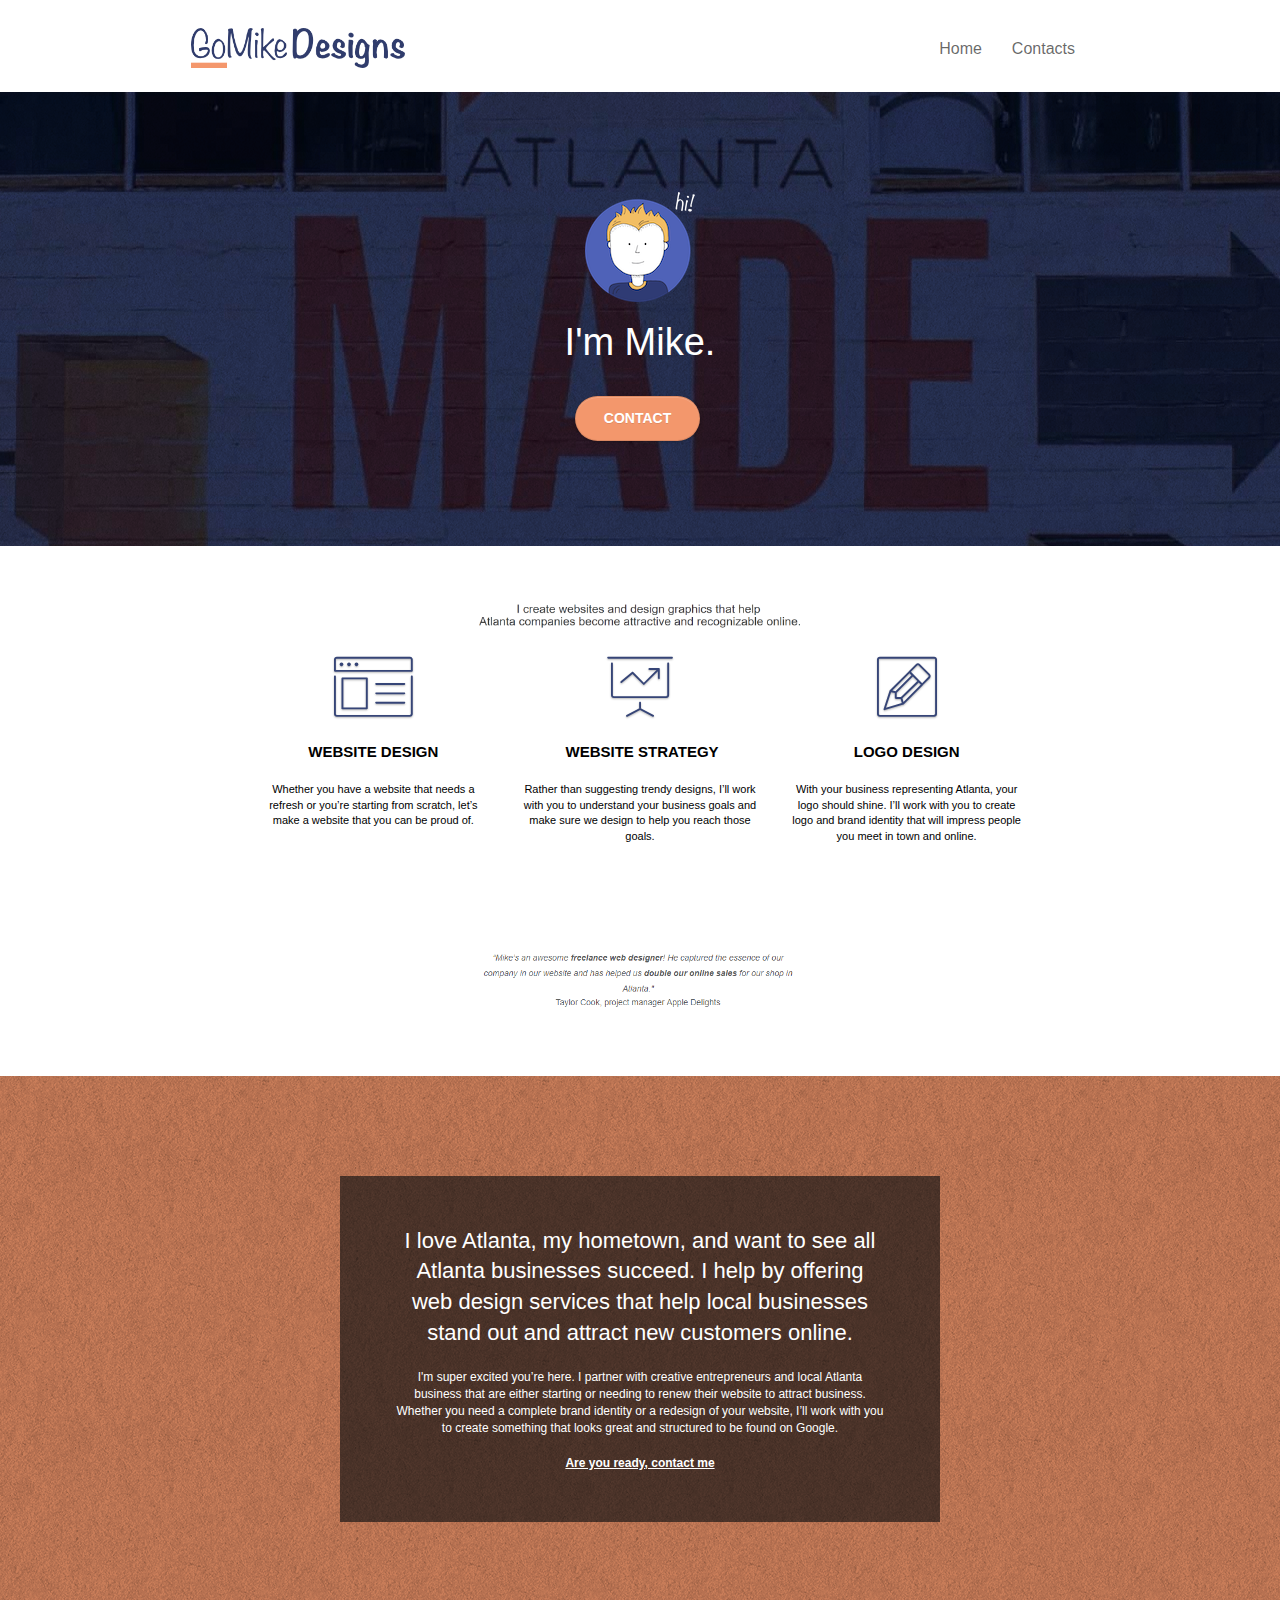
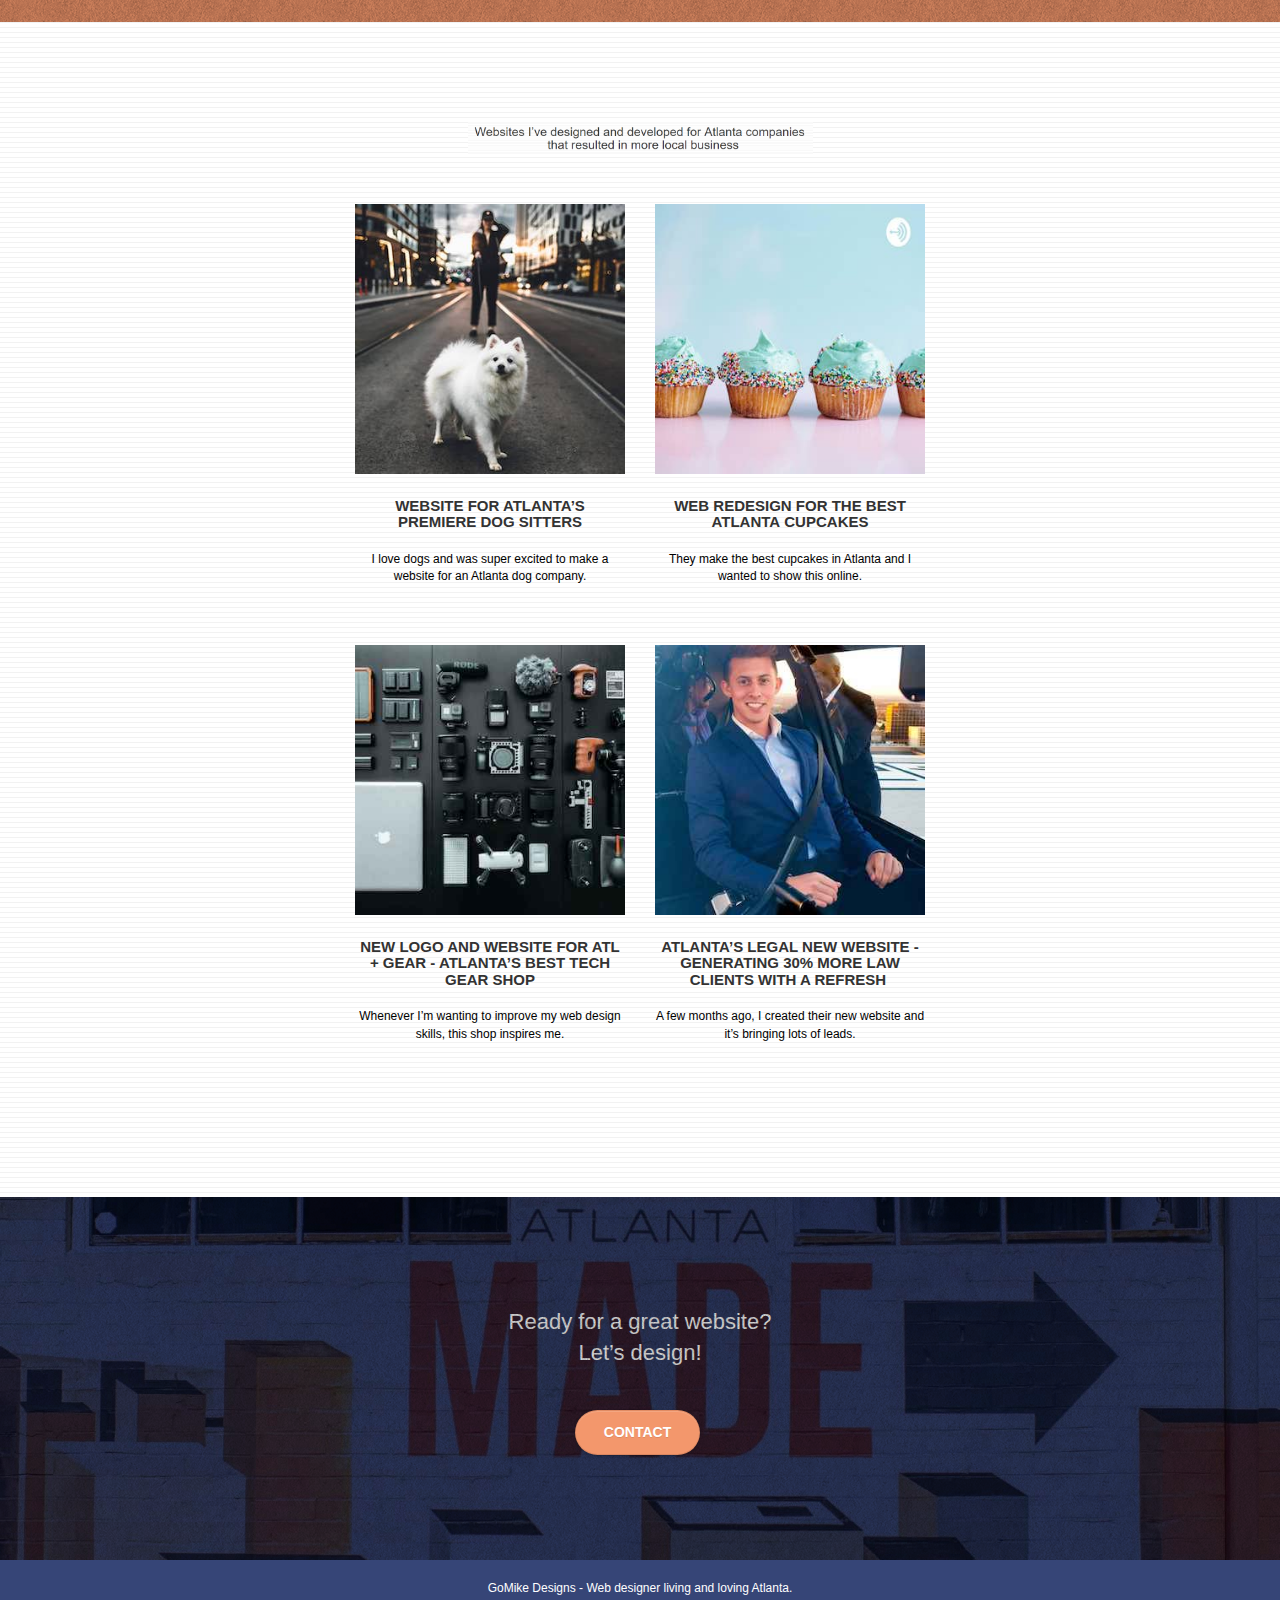
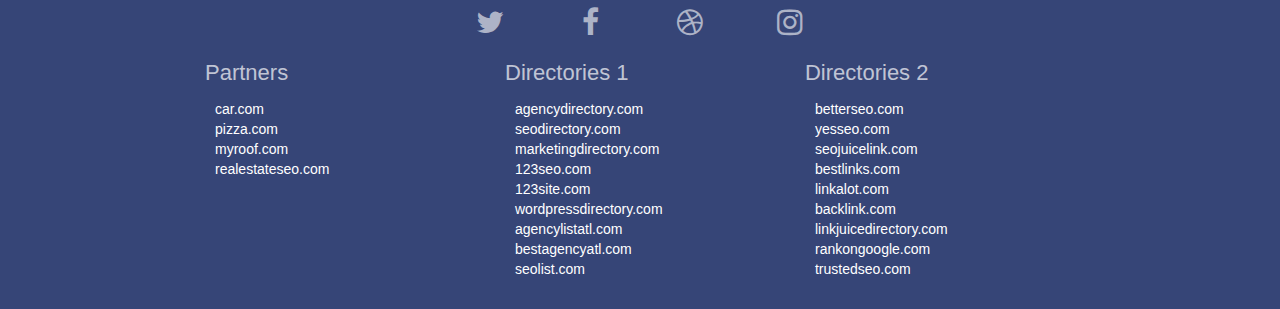
==== index.html @ 68763dd0 "Update index.html" ====
<!DOCTYPE html>
<html lang="en">
  <head>
    <meta charset="utf-8" />
    <meta
      name="keywords"
      content="seo, google, website, internet, web design, design agency, design agency, design agency, design agency, design agency, design agency, logo design atlanta"
    />
    <meta
      name="description"
      content="I'm Mike and your should hire me to build your website. I love Atlanta, my hometown, and want to see all Atlanta businesses succeed. I help by offering web design services that help local businesses stand out and attract new customers online."
    />
    <meta
      name="viewport"
      content="width=device-width, initial-scale=1.0, viewport-fit=cover"
    />
    <link rel="shortcut icon" type="image/png" href="favicon.jpg" />

    <link rel="preload" as="font" />
    <link rel="stylesheet" type="text/css" href="./css/bootstrap.css" />
    <link rel="stylesheet" type="text/css" href="style.css" />
    <link
      defer
      rel="stylesheet"
      type="text/css"
      href="./css/font-awesome.css"
    />
    <link rel="stylesheet" type="text/css" href="./css/et-line.css" />

    <script defer src="./js/jquery-2.1.0.js"></script>
    <script defer src="./js/bootstrap.js"></script>
    <script defer src="./js/blocs.js"></script>
    <script defer src="./js/gmaps.js"></script>

    <title>GoMikeDesigns - an awesome freelance web designer!</title>

    <!-- Analytics -->

    <!-- Analytics END -->
  </head>
  <body>
    <!-- Main container -->
    <div class="page-container">
      <!-- bloc-0 -->
      <div class="bloc bgc-white l-bloc" id="bloc-0">
        <div class="container bloc-sm">
          <nav class="navbar row">
            <div class="navbar-header">
              <a class="navbar-brand" href="index.html"
                ><img
                  src="img/atlanta%20web%20design%20logo.png"
                  alt="logo of the site with words go mike designs"
                  width="214"
                  height="40"
                  loading="lazy"
                  title="logo"
              /></a>
              <button
                id="nav-toggle"
                type="button"
                class="ui-navbar-toggle navbar-toggle"
                data-toggle="collapse"
                data-target=".navbar-1"
              >
                <span class="sr-only">Toggle navigation</span
                ><span class="icon-bar"></span><span class="icon-bar"></span
                ><span class="icon-bar"></span>
              </button>
            </div>
            <div class="collapse navbar-collapse navbar-1 special-dropdown-nav">
              <ul class="site-navigation nav navbar-nav">
                <li>
                  <a title="home button" href="index.html">Home</a>
                </li>
                <li></li>
                <li>
                  <a title="contacts button" href="page2.html">Contacts</a>
                </li>
              </ul>
            </div>
          </nav>
        </div>
      </div>
      <!-- bloc-0 END -->

      <!-- bloc-1-hero -->
      <div
        class="bloc bgc-dark-slate-blue bg-atlanta-20made-20sign d-bloc bg-t-edge bloc-bg-texture texture-paper b-parallax"
        id="bloc-1-hero"
      >
        <div class="container bloc-lg">
          <div class="row tight-width-whitespace">
            <div class="col-sm-12">
              <img
                src="img/atlanta%20web%20designer%20mike.png"
                class="center-block image-resize-mode"
                width="110"
                height="110"
                alt="drawing of a man with yellow hair"
                loading="lazy"
                title="drawing of a man with yellow hair"
              />
              <h1 class="text-center hero-bloc-text tc-white">I'm Mike.</h1>
              <div class="text-center">
                <a
                  href="page2.html"
                  class="btn btn-lg btn-clean btn-rd cta-hero btn-atomic-tangerine"
                  id="cta-hero"
                  >Contact</a
                >
              </div>
            </div>
          </div>
        </div>
      </div>
      <!-- bloc-1-hero END -->

      <!-- bloc-2-services -->
      <div class="bloc bgc-white l-bloc" id="bloc-2-services">
        <div class="container bloc-md">
          <div class="row">
            <div class="col-sm-12 text-center">
              <img
                class="titlePng"
                alt="picture with text I create websites and design graphics that help atlanta companies become attractive and recognizable online"
                src="img/title.png"
                width="345"
                height="37"
                title="picture with text I create websites and design graphics that help atlanta companies become attractive and recognizable online"
              />
            </div>
          </div>
          <div class="row voffset-lg med-width-whitespace">
            <div class="col-sm-4">
              <div class="text-center">
                <span
                  class="et-icon-browser sm-shadow icon-dark-slate-blue icons icon-lg"
                ></span>
              </div>
              <h2 class="mg-md text-center service-header">Website Design</h2>
              <p class="text-center">
                Whether you have a website that needs a refresh or you&rsquo;re
                starting from scratch, let&rsquo;s make a website that you can
                be proud of.
              </p>
            </div>
            <div class="col-sm-4">
              <div class="text-center">
                <span
                  class="et-icon-presentation sm-shadow icon-dark-slate-blue icons icon-lg"
                ></span>
              </div>
              <h2 class="mg-md text-center service-header">
                &nbsp;Website Strategy
              </h2>
              <p class="text-center">
                Rather than suggesting trendy designs, I&rsquo;ll work with you
                to understand your business goals and make sure we design to
                help you reach those goals.<br />
              </p>
            </div>
            <div class="col-sm-4">
              <div class="text-center">
                <span
                  class="et-icon-edit sm-shadow icon-dark-slate-blue icons icon-lg"
                ></span>
              </div>
              <h2 class="mg-md text-center service-header">Logo Design</h2>
              <p class="text-center">
                With your business representing Atlanta, your logo should shine.
                I&rsquo;ll work with you to create logo and brand identity that
                will impress people you meet in town and online.
              </p>
            </div>
          </div>
          <div class="row voffset-lg voffset">
            <div class="col-xs-12 col-md-8 col-md-offset-2 text-center">
              <img
                class="titlePng"
                alt="a testimonial from taylor cook project manager of the apple delights"
                src="img/quote.png"
                width="345"
                height="91"
                loading="lazy"
                title="a testimonial from taylor cook project manager of the apple delights"
              />
            </div>
          </div>
        </div>
      </div>
      <!-- bloc-2-services END -->

      <!-- bloc-3-what-i-do -->
      <div
        class="bloc tc-white bgc-atomic-tangerine bloc-bg-texture texture-paper b-parallax bg-atlanta-20made-20sign-20orange d-bloc"
        id="bloc-3-what-i-do"
      >
        <div class="container bloc-lg">
          <div class="row tight-width-whitespace black-background">
            <div class="col-sm-12">
              <h2 class="mg-md text-center tc-white">
                I love Atlanta, my hometown, and want to see all Atlanta
                businesses succeed. I help by offering web design services that
                help local businesses stand out and attract new customers
                online.<br />
              </h2>
              <p class="text-center white">
                I'm super excited you&rsquo;re here. I partner with creative
                entrepreneurs and local Atlanta business that are either
                starting or needing to renew their website to attract business.
                Whether you need a complete brand identity or a redesign of your
                website, I&rsquo;ll work with you to create something that looks
                great and structured to be found on Google.<br /><br /><a
                  class="ltc-white bold-link"
                  href="page2.html"
                  >Are you ready, contact me</a
                ><br />
              </p>
            </div>
          </div>
        </div>
      </div>
      <!-- bloc-3-what-i-do END -->

      <!-- bloc-4-portfolio -->
      <div
        class="bloc bgc-white bg-lines-h2-bg bg-repeat l-bloc"
        id="bloc-4-portfolio"
      >
        <div class="container bloc-lg">
          <div class="row">
            <div class="col-sm-12 text-center">
              <img
                class="titlePng"
                alt="picture with the text websites i've designed and developed for atlanta companies that resulted in more local bussines"
                src="img/title2.png"
                loading="lazy"
                width="345"
                height="32"
                title="picture with the text websites i've designed and developed for atlanta companies that resulted in more local bussines"
              />
            </div>
          </div>
          <div class="row tight-width-whitespace portfolio-row">
            <div class="col-sm-6">
              <a
                href="#"
                data-lightbox="img/11.jpg"
                data-gallery-id="gallery-1"
                data-caption="Website for Atlanta's Premiere dog salon"
                data-frame="snapshot-lb"
                ><img
                  src="img/11.jpg"
                  class="img-responsive portfolio-thumb"
                  alt="the girl with the white dog"
                  width="270"
                  height="270"
                  loading="lazy"
                  title="the girl with the white dog"
              /></a>
              <h3 class="mg-md text-center">
                Website for Atlanta&rsquo;s premiere Dog Sitters
              </h3>
              <p class="text-center">
                I love dogs and was super excited to make a website for an
                Atlanta dog company.
              </p>
            </div>
            <div class="col-sm-6">
              <a
                href="#"
                data-lightbox="img/2.jpg"
                data-gallery-id="gallery-1"
                data-caption="web redesign for the best cupcakes in Atlanta"
                data-frame="snapshot-lb"
                ><img
                  src="img/2.jpg"
                  class="img-responsive portfolio-thumb"
                  alt="mint pancakes with sprinkles"
                  width="270"
                  height="270"
                  loading="lazy"
                  title="mint pancakes with sprinkles"
              /></a>
              <h3 class="mg-md text-center">
                Web redesign for the best Atlanta&nbsp;cupcakes
              </h3>
              <p class="text-center">
                They make the best cupcakes in Atlanta and I wanted to show this
                online.
              </p>
            </div>
          </div>
          <div class="row tight-width-whitespace portfolio-row">
            <div class="col-sm-6">
              <a
                href="#"
                data-lightbox="img/3.jpg"
                data-gallery-id="gallery-1"
                data-caption="New logo and website for Atlanta's best tech gear shop"
                data-frame="snapshot-lb"
                ><img
                  src="img/3.jpg"
                  class="img-responsive portfolio-thumb"
                  alt="a desk with lots of digital equipment"
                  width="270"
                  height="270"
                  loading="lazy"
                  title="a desk with lots of digital equipment"
              /></a>
              <h3 class="mg-md text-center">
                New logo and website for Atl + Gear - Atlanta&rsquo;s best tech
                gear shop
              </h3>
              <p class="text-center">
                Whenever I&rsquo;m wanting to improve my web design skills, this
                shop inspires me.
              </p>
            </div>
            <div class="col-sm-6">
              <a
                href="#"
                data-lightbox="img/4.jpg"
                data-gallery-id="gallery-1"
                data-caption="Atlanta's legal website generates 30% more clients after web redesign"
                data-frame="snapshot-lb"
                ><img
                  src="img/4.jpg"
                  class="img-responsive portfolio-thumb"
                  alt="a man sitting in a helicopter and smiling"
                  width="270"
                  height="270"
                  loading="lazy"
                  title="a man sitting in a helicopter and smiling"
              /></a>
              <h3 class="mg-md text-center">
                Atlanta&rsquo;s legal new website - Generating 30% more law
                clients with a refresh&nbsp;
              </h3>
              <p class="text-center">
                A few months ago, I created their new website and it&rsquo;s
                bringing lots of leads.
              </p>
            </div>
          </div>
        </div>
      </div>
      <!-- bloc-4-portfolio END -->

      <!-- bloc-5-cta -->
      <div
        class="bloc bgc-dark-slate-blue bg-atlanta-20made-20sign d-bloc bloc-bg-texture texture-paper"
        id="bloc-5-cta"
      >
        <div class="container bloc-lg">
          <div class="row">
            <h2 class="mg-md text-center tc-white">
              Ready for a great website? <br />Let&rsquo;s design!
            </h2>
            <div class="col-sm-12 text-center">
              <a
                href="page2.html"
                class="btn btn-atomic-tangerine btn-clean btn-rd btn-lg cta-hero"
                >Contact</a
              >
            </div>
          </div>
        </div>
      </div>
      <!-- bloc-5-cta END -->

      <!-- Footer - bloc-8 -->
      <div class="bloc bgc-dark-slate-blue d-bloc" id="bloc-8">
        <div class="container bloc-sm">
          <div class="row">
            <div class="col-sm-12">
              <p class="text-center white">
                GoMike Designs - Web designer living and loving Atlanta.<br />
              </p>
              <div class="rowLinks row-no-gutters social">
                <div class="col-sm-3">
                  <div class="text-center">
                    <a class="social" href="index.html"
                      ><span class="fa fa-twitter icon-md"></span
                    ></a>
                  </div>
                </div>
                <div class="col-sm-3">
                  <div class="text-center">
                    <a class="social" href="index.html"
                      ><span class="fa fa-facebook icon-md"></span
                    ></a>
                  </div>
                </div>
                <div class="col-sm-3">
                  <div class="text-center">
                    <a class="social" href="index.html"
                      ><span class="fa fa-dribbble icon-md"></span
                    ></a>
                  </div>
                </div>
                <div class="col-sm-3">
                  <div class="text-center">
                    <a class="social" href="index.html"
                      ><span class="fa fa-instagram icon-md"></span
                    ></a>
                  </div>
                </div>
              </div>
              <div class="rowLinks">
                <div class="col-sm-4">
                  <h2>Partners</h2>
                  <ul>
                    <li class="rowItem">
                      <a class="hyperLink" title="car.com" href="car.com"
                        >car.com</a
                      >
                    </li>
                    <li class="rowItem">
                      <a class="hyperLink" title="pizza.com" href="pizza.com"
                        >pizza.com</a
                      >
                    </li>
                    <li class="rowItem">
                      <a class="hyperLink" title="myroof.com" href="myroof.com"
                        >myroof.com</a
                      >
                    </li>
                    <li class="rowItem">
                      <a
                        class="hyperLink"
                        title="realestateseo.com"
                        href="realestateseo.com"
                        >realestateseo.com</a
                      >
                    </li>
                  </ul>
                </div>
                <div class="col-sm-4">
                  <h2>Directories 1</h2>
                  <ul>
                    <li class="rowItem">
                      <a
                        class="hyperLink"
                        title="agencydirectory.com"
                        href="agencydirectory.com"
                        >agencydirectory.com</a
                      >
                    </li>
                    <li class="rowItem">
                      <a
                        class="hyperLink"
                        title="seodirectory.com"
                        href="seodirectory.com"
                        >seodirectory.com</a
                      >
                    </li>
                    <li class="rowItem">
                      <a
                        class="hyperLink"
                        title="marketingdirectory.com"
                        href="marketingdirectory.com"
                        >marketingdirectory.com</a
                      >
                    </li>
                    <li class="rowItem">
                      <a class="hyperLink" title="123seo.com" href="123seo.com"
                        >123seo.com</a
                      >
                    </li>
                    <li class="rowItem">
                      <a
                        class="hyperLink"
                        title="123site.com"
                        href="123site.com"
                        >123site.com</a
                      >
                    </li>
                    <li class="rowItem">
                      <a
                        class="hyperLink"
                        title="wordpressdirectory.com"
                        href="wordpressdirectory.com"
                        >wordpressdirectory.com</a
                      >
                    </li>
                    <li class="rowItem">
                      <a
                        class="hyperLink"
                        title="agencylistatl.com"
                        href="agencylistatl.com"
                        >agencylistatl.com</a
                      >
                    </li>
                    <li class="rowItem">
                      <a
                        class="hyperLink"
                        title="bestagencyatl.com"
                        href="bestagencyatl.com"
                        >bestagencyatl.com</a
                      >
                    </li>
                    <li class="rowItem">
                      <a
                        class="hyperLink"
                        title="seolist.com"
                        href="seolist.com"
                        >seolist.com</a
                      >
                    </li>
                  </ul>
                </div>
                <div class="col-sm-4">
                  <h2>Directories 2</h2>
                  <ul>
                    <li class="rowItem">
                      <a
                        class="hyperLink"
                        title="betterseo.com"
                        href="betterseo.com"
                        >betterseo.com</a
                      >
                    </li>
                    <li class="rowItem">
                      <a class="hyperLink" title="yesseo.com" href="yesseo.com"
                        >yesseo.com</a
                      >
                    </li>
                    <li class="rowItem">
                      <a
                        class="hyperLink"
                        title="seojuicelink.com"
                        href="seojuicelink.com"
                        >seojuicelink.com</a
                      >
                    </li>
                    <li class="rowItem">
                      <a
                        class="hyperLink"
                        title="bestlinks.com"
                        href="bestlinks.com"
                        >bestlinks.com</a
                      >
                    </li>
                    <li class="rowItem">
                      <a
                        class="hyperLink"
                        title="linkalot.com"
                        href="linkalot.com"
                        >linkalot.com</a
                      >
                    </li>
                    <li class="rowItem">
                      <a
                        class="hyperLink"
                        title="backlink.com"
                        href="backlink.com"
                        >backlink.com</a
                      >
                    </li>
                    <li class="rowItem">
                      <a
                        class="hyperLink"
                        title="linkjuicedirectory.com"
                        href="linkjuicedirectory.com"
                        >linkjuicedirectory.com</a
                      >
                    </li>
                    <li class="rowItem">
                      <a
                        class="hyperLink"
                        title="rankongoogle.com"
                        href="rankongoogle.com"
                        >rankongoogle.com</a
                      >
                    </li>
                    <li class="rowItem">
                      <a
                        class="hyperLink"
                        title="trustedseo.com"
                        href="trustedseo.com"
                        >trustedseo.com</a
                      >
                    </li>
                  </ul>
                </div>
              </div>
            </div>
          </div>
        </div>
      </div>
      <!-- Footer - bloc-8 END -->
    </div>
    <!-- Main container END -->
  </body>
</html>
---- style.css ----
body {
  margin: 0;
  padding: 0;
  background: #fff;
  overflow-x: hidden;
  -webkit-font-smoothing: antialiased;
  -moz-osx-font-smoothing: grayscale;
}

a,
button {
  transition: all 0.3s ease-in-out;
  outline: none !important;
}

a {
  color: #fff;
}

a:hover {
  text-decoration: none;
  cursor: pointer;
}

a:focus {
  border: 2px solid orange;
}

ul {
  list-style-type: none;
  padding: 0 10px;
}

#page-loading-blocs-notifaction {
  position: fixed;
  top: 0;
  bottom: 0;
  width: 100%;
  z-index: 100000;
  background: #ffffff url('img/pageload-spinner.gif') no-repeat center center;
}

.bloc {
  width: 100%;
  clear: both;
  background: 50% 50% no-repeat;
  padding: 0 50px;
  -webkit-background-size: cover;
  -moz-background-size: cover;
  -o-background-size: cover;
  background-size: cover;
  position: relative;
}

/* .bloc .container {
  padding-left: 0;
  padding-right: 0;
} */

.bloc-lg {
  padding: 100px 50px;
}

.bloc-md {
  padding: 50px;
}

.bloc-sm {
  padding: 20px 50px;
}

.titlePng {
  max-width: 100%;
}

.bg-center,
.bg-l-edge,
.bg-r-edge,
.bg-t-edge,
.bg-b-edge,
.bg-tl-edge,
.bg-bl-edge,
.bg-tr-edge,
.bg-br-edge,
.bg-repeat {
  -webkit-background-size: auto !important;
  -moz-background-size: auto !important;
  -o-background-size: auto !important;
  background-size: auto !important;
}

.bg-repeat {
  background: repeat;
}

.bg-t-edge {
  background: top no-repeat;
}

.bloc-bg-texture::before {
  content: '';
  background-size: 2px 2px;
  position: absolute;
  top: 0;
  bottom: 0;
  left: 0;
  right: 0;
}

.texture-paper::before {
  background: url('img/texture-paper.png');
  background-size: 280px 280px;
}

.b-parallax {
  background-attachment: fixed;
}

.d-bloc {
  color: rgba(255, 255, 255, 0.7);
}

.d-bloc button:hover {
  color: rgba(255, 255, 255, 0.9);
}

.d-bloc .icon-round,
.d-bloc .icon-square,
.d-bloc .icon-rounded,
.d-bloc .icon-semi-rounded-a,
.d-bloc .icon-semi-rounded-b {
  border-color: rgba(255, 255, 255, 0.9);
}

.d-bloc .divider-h span {
  border-color: rgba(255, 255, 255, 0.2);
}

.d-bloc .a-btn,
.d-bloc .navbar a,
.d-bloc .navbar-brand,
.d-bloc a .icon-sm,
.d-bloc a .icon-md,
.d-bloc a .icon-lg,
.d-bloc a .icon-xl,
.d-bloc h1 a,
.d-bloc h2 a,
.d-bloc h3 a,
.d-bloc h4 a,
.d-bloc h5 a,
.d-bloc h6 a,
.d-bloc p a {
  color: rgba(255, 255, 255, 0.6);
}

.d-bloc .a-btn:hover,
.d-bloc .navbar a:hover,
.d-bloc .navbar-brand:hover,
.d-bloc a:hover .icon-sm,
.d-bloc a:hover .icon-md,
.d-bloc a:hover .icon-lg,
.d-bloc a:hover .icon-xl,
.d-bloc h1 a:hover,
.d-bloc h2 a:hover,
.d-bloc h3 a:hover,
.d-bloc h4 a:hover,
.d-bloc h5 a:hover,
.d-bloc h6 a:hover,
.d-bloc p a:hover {
  color: rgba(255, 255, 255, 1);
}

.d-bloc .navbar-toggle .icon-bar {
  background: rgba(255, 255, 255, 1);
}

.d-bloc .btn-wire,
.d-bloc .btn-wire:hover {
  color: rgba(255, 255, 255, 1);
  border-color: rgba(255, 255, 255, 1);
}

.d-bloc .panel {
  color: rgba(0, 0, 0, 0.5);
}

.d-bloc .panel button:hover {
  color: rgba(0, 0, 0, 0.7);
}

.d-bloc .panel icon {
  border-color: rgba(0, 0, 0, 0.7);
}

.d-bloc .panel .divider-h span {
  border-color: rgba(0, 0, 0, 0.1);
}

.d-bloc .panel .a-btn {
  color: rgba(0, 0, 0, 0.6);
}

.d-bloc .panel .a-btn:hover {
  color: rgba(0, 0, 0, 1);
}

.d-bloc .panel .btn-wire,
.d-bloc .panel .btn-wire:hover {
  color: rgba(0, 0, 0, 0.7);
  border-color: rgba(0, 0, 0, 0.3);
}

.d-bloc .panel,
.l-bloc {
  color: rgba(0, 0, 0, 0.5);
}

.d-bloc .panel button:hover,
.l-bloc button:hover {
  color: rgba(0, 0, 0, 0.7);
}

.l-bloc .icon-round,
.l-bloc .icon-square,
.l-bloc .icon-rounded,
.l-bloc .icon-semi-rounded-a,
.l-bloc .icon-semi-rounded-b {
  border-color: rgba(0, 0, 0, 0.7);
}

.d-bloc .panel .divider-h span,
.l-bloc .divider-h span {
  border-color: rgba(0, 0, 0, 0.1);
}

.d-bloc .panel .a-btn,
.l-bloc .a-btn,
.l-bloc .navbar a,
.l-bloc .navbar-brand,
.l-bloc a .icon-sm,
.l-bloc a .icon-md,
.l-bloc a .icon-lg,
.l-bloc a .icon-xl,
.l-bloc h1 a,
.l-bloc h2 a,
.l-bloc h3 a,
.l-bloc h4 a,
.l-bloc h5 a,
.l-bloc h6 a,
.l-bloc p a {
  color: rgba(0, 0, 0, 0.6);
}

.d-bloc .panel .a-btn:hover,
.l-bloc .a-btn:hover,
.l-bloc .navbar a:hover,
.l-bloc .navbar-brand:hover,
.l-bloc a:hover .icon-sm,
.l-bloc a:hover .icon-md,
.l-bloc a:hover .icon-lg,
.l-bloc a:hover .icon-xl,
.l-bloc h1 a:hover,
.l-bloc h2 a:hover,
.l-bloc h3 a:hover,
.l-bloc h4 a:hover,
.l-bloc h5 a:hover,
.l-bloc h6 a:hover,
.l-bloc p a:hover {
  color: rgba(0, 0, 0, 1);
}

.l-bloc .navbar-toggle .icon-bar {
  color: rgba(0, 0, 0, 0.6);
}

.d-bloc .panel .btn-wire,
.d-bloc .panel .btn-wire:hover,
.l-bloc .btn-wire,
.l-bloc .btn-wire:hover {
  color: rgba(0, 0, 0, 0.7);
  border-color: rgba(0, 0, 0, 0.3);
}

.voffset {
  margin-top: 30px;
}

.voffset-lg {
  margin-top: 80px;
}

.rowLinks {
  display: flex;
  flex-wrap: wrap;
  justify-content: center;
}

.row-no-gutters {
  margin-right: 0;
  margin-left: 0;
}

.row.row-no-gutters > [class^='col-'],
.row.row-no-gutters > [class*=' col-'] {
  padding-right: 0;
  padding-left: 0;
}

#bloc-2-services p {
  font-size: 11px;
}

.navbar {
  margin-bottom: 0;
  z-index: 1;
}

.navbar-brand {
  height: auto;
  padding: 3px 15px;
  font-size: 25px;
  font-weight: normal;
  font-weight: 600;
  line-height: 44px;
}

.navbar-brand img {
  max-height: 200px;
  margin: 0 5px 0 0;
  display: inline;
}

.navbar-brand img[src$='svg'] {
  min-width: 100px;
}

.nav-center .navbar-brand img {
  margin: 0;
}

.navbar .nav {
  padding-top: 2px;
  margin-right: -16px;
  float: right;
  z-index: 1;
}

.nav > li {
  float: left;
  margin-top: 4px;
  font-size: 16px;
}

.navbar-nav .open .dropdown-menu > li > a {
  text-align: inherit;
}

.nav > li a:hover,
.nav > li a:focus {
  background: transparent;
}

.navbar-toggle {
  margin: 10px 10px 0 0;
  border: 0px;
}

.navbar-toggle:hover {
  background: transparent !important;
}

.navbar-toggle .icon-bar {
  background-color: rgba(0, 0, 0, 0.5);
  width: 26px;
}

.nav-invert .navbar .nav {
  float: left;
}

.nav-invert .navbar-header,
.nav-invert .navbar-brand {
  float: right;
  position: relative;
  z-index: 2;
}

@media (min-width: 768px) {
  .site-navigation {
    position: absolute;
    top: 50%;
    right: 20px;
    transform: translate(0, -50%);
    -webkit-transform: translateY(-50%);
  }
  .nav > li .dropdown-menu a,
  .nav > li .dropdown-menu a:hover {
    color: #484848;
  }
  .nav-invert .site-navigation {
    left: 0;
    right: 0;
  }
  .nav-center {
    text-align: center;
  }
  .nav-center .navbar-header {
    width: 100%;
  }
  .nav-center .navbar-header,
  .nav-center .navbar-brand,
  .nav-center .nav > li {
    float: none;
    display: inline-block;
  }
  .nav-center .site-navigation {
    position: relative;
    width: 100%;
    right: 0;
    margin-right: 0px;
    margin-top: 20px;
  }
  .nav-center.mini-nav .navbar-toggle {
    float: none;
    margin: 10px auto 0;
  }
}

.nav > li > .dropdown a {
  background: none !important;
  display: block;
  padding: 14px 15px;
}

nav .caret {
  margin: 0 5px;
}

.dropdown-menu .dropdown-menu {
  top: -8px;
  left: 100%;
}

.dropdown-menu .dropmenu-flow-right {
  top: 100%;
  left: 0;
  margin-left: -1px;
  border-top-left-radius: 0;
  border-top-right-radius: 0;
}

.dropdown-menu .dropdown span {
  border: 4px solid black;
  border-top-color: transparent;
  border-right-color: transparent;
  border-bottom-color: transparent;
  margin: 6px -5px 0 0 !important;
  float: right;
}

.mg-md {
  margin-top: 10px;
  margin-bottom: 20px;
}

.mg-lg {
  margin-top: 10px;
  margin-bottom: 40px;
}

.btn {
  margin: 0 5px 5px 0;
}

.btn:focus {
  border: 2px solid #fff;
}

.btn.pull-right {
  margin: 0 0 5px 5px;
}

.btn-d,
.btn-d:hover,
.btn-d:focus {
  color: #fff;
  background: rgba(0, 0, 0, 0.3);
}

button {
  outline: none !important;
}

.btn-rd {
  border-radius: 40px;
}

.btn-clean {
  border: 1px solid rgba(0, 0, 0, 0.08);
  border-bottom-color: rgba(0, 0, 0, 0.1);
  text-shadow: 0 1px 0 rgba(0, 0, 1, 0.1);
  box-shadow: 0 1px 3px rgba(0, 0, 1, 0.25),
    inset 0 1px 0 0 rgba(255, 255, 255, 0.15);
}

.icon-md {
  font-size: 30px !important;
}

.icon-lg {
  font-size: 60px !important;
}

.sm-shadow {
  text-shadow: 0 1px 2px rgba(0, 0, 0, 0.3);
}

.panel-sq,
.panel-sq .panel-heading,
.panel-sq .panel-footer {
  border-radius: 0;
}

.panel-rd {
  border-radius: 30px;
}

.panel-rd .panel-heading {
  border-radius: 29px 29px 0 0;
}

.panel-rd .panel-footer {
  border-radius: 0 0 29px 29px;
}

.form-control {
  border-color: rgba(0, 0, 0, 0.1);
  box-shadow: none;
}

.scrollToTop {
  width: 40px;
  height: 40px;
  position: fixed;
  bottom: 20px;
  right: 20px;
  opacity: 0;
  z-index: 500;
  transition: all 0.3s ease-in-out;
}

.scrollToTop span {
  margin-top: 6px;
}

.showScrollTop {
  font-size: 14px;
  opacity: 1;
}

a[data-lightbox] {
  position: relative;
  display: block;
  text-align: center;
}

a[data-lightbox]:hover::before {
  content: '+';
  font-family: 'HelveticaNeue-Light', 'Helvetica Neue Light', 'Helvetica Neue',
    Helvetica, Arial;
  font-size: 32px;
  width: 50px;
  height: 50px;
  margin-left: -25px;
  border-radius: 50%;
  background: rgba(0, 0, 0, 0.6);
  color: #fff;
  font-weight: 100;
  z-index: 1;
  position: absolute;
  top: 50%;
  transform: translateY(-50%);
  -webkit-transform: translateY(-50%);
}

a[data-lightbox]:hover img {
  opacity: 0.6;
  -webkit-animation-fill-mode: none;
  animation-fill-mode: none;
}

#lightbox-modal {
  display: flex;
  align-items: center;
}

#lightbox-modal .modal-dialog {
  width: 90%;
  max-width: 900px;
  margin: 0 auto 0;
}

#lightbox-modal .modal-dialog img {
  max-height: 90vh;
  margin: 0 auto;
}

.lightbox-caption {
  padding: 20px;
  color: #fff;
  background: rgba(0, 0, 0, 0.5);
  position: absolute;
  left: 15px;
  right: 15px;
  bottom: 5px;
}

.close-lightbox {
  color: #fff;
  font-size: 30px;
  position: absolute;
  top: 20px;
  right: 20px;
  z-index: 20;
  background: rgba(0, 0, 0, 0.5);
  border: none;
  line-height: 30px;
  padding: 0 9px 5px;
  opacity: 0.3;
}

.close-lightbox:hover,
.next-lightbox:hover,
.prev-lightbox:hover {
  opacity: 1;
  color: #fff;
}

.next-lightbox,
.prev-lightbox {
  font-size: 20px;
  color: rgba(255, 255, 255, 0.9);
  background: rgba(0, 0, 0, 0.5);
  transition: all 0.2s ease-in-out;
  position: absolute;
  top: 45%;
  z-index: 1;
  opacity: 0.4;
}

.next-lightbox {
  padding: 6px 8px 1px 13px;
  right: 25px;
}

.prev-lightbox {
  padding: 6px 13px 1px 10px;
  left: 25px;
}

.snapshot-lb .modal-body {
  padding-bottom: 45px;
}

.snapshot-lb .lightbox-caption {
  padding: 0;
  color: rgba(0, 0, 0, 0.5);
  background: none;
}

h1,
h2,
h3,
h4,
h5,
h6,
p,
label,
.btn,
a {
  font-family: 'helvetica';
  font-weight: 400;
}

.img-responsive {
  margin: 0 auto;
}

.text-center {
  color: #000;
}

.container {
  max-width: 1000px;
}

.hero-bloc-text {
  font-size: 38px;
}

.hero-bloc-text-sub {
  font-size: 36px;
}

.statement-bloc-text {
  line-height: 26px;
  font-style: italic;
  font-size: 20px;
  text-align: center;
  font-weight: lighter;
  max-width: 520px;
  margin: auto auto auto auto;
}

p {
  font-size: 12px;
}

.tight-width-whitespace {
  max-width: 600px;
  margin: auto auto auto auto;
}

.h1 {
  font-size: 20px;
  font-family: 'Open Sans';
}

.cta-hero {
  margin-top: 22px;
  color: #ffffff !important;
  text-transform: uppercase;
  padding: 12px 28px 12px 28px;
  font-size: 1em;
  font-weight: 700;
}

.social {
  max-width: 400px;
  margin: auto auto auto auto;
}

h2 {
  font-size: 22px;
  line-height: 1.4em;
}

h3 {
  font-size: 15px;
  text-transform: uppercase;
  font-weight: 700;
  color: #333333 !important;
}

.med-width-whitespace {
  max-width: 800px;
  margin: auto auto auto auto;
  box-shadow: 0px 0px 0px #000000;
}

h4 {
  color: #fff;
}

.icons {
  margin-bottom: 14px;
  margin-top: 24px;
}

.white {
  color: #ffffff !important;
}

.portfolio-thumb {
  margin-bottom: 24px;
}

.portfolio-row {
  margin-bottom: 44px;
  margin-top: 50px;
}

.avatar {
  box-shadow: 0px 4px 9px rgba(0, 0, 0, 0.3);
}

.black-background {
  background-color: rgba(35, 31, 32, 0.7);
  padding: 40px 40px 40px 40px;
}

.bold-link {
  font-weight: 900;
  text-decoration: underline !important;
}

.service-header {
  font-size: 15px;
  font-weight: 700;
  text-transform: uppercase;
}

.bgc-white {
  background-color: #ffffff;
}

.bgc-dark-slate-blue {
  background-color: #364577;
}

.bgc-atomic-tangerine {
  background-color: #f3976c;
}

.tc-white {
  color: #ffffff;
}

.btn-atomic-tangerine {
  background: #f3976c;
  color: #ffffff !important;
}

.btn-atomic-tangerine:hover {
  background: #c27956 !important;
  color: #ffffff !important;
}

.ltc-white {
  color: #ffffff !important;
}

.ltc-white:hover {
  color: #cccccc !important;
}

.ltc-atomic-tangerine {
  color: #f3976c !important;
}

.ltc-atomic-tangerine:hover {
  color: #c27956 !important;
}

.icon-dark-slate-blue {
  color: #364577 !important;
  border-color: #364577 !important;
}

.bg-dots-bg {
  background-image: url('img/dots-bg.png');
}

.bg-lines-h2-bg {
  background-image: url('img/lines-h2-bg.png');
}

.bg-atlanta-20made-20sign {
  background-image: url('img/atlanta%20made%20sign.jpg');
}

.bg-atlanta-20made-20sign-20orange {
  background-image: url('img/atlanta%20made%20sign%20orange.jpg');
}

@media (max-width: 1024px) {
  .bloc {
    padding-left: 20px;
    padding-right: 20px;
  }
  .bloc.full-width-bloc,
  .bloc-tile-2.full-width-bloc .container,
  .bloc-tile-3.full-width-bloc .container,
  .bloc-tile-4.full-width-bloc .container {
    padding-left: 0;
    padding-right: 0;
  }
}

@media (max-width: 992px) and (min-width: 768px) {
  .navbar .nav {
    max-width: 80%;
  }
  .nav-center.navbar .nav {
    max-width: 100%;
  }
}

@media only screen and (min-device-width: 768px) and (max-device-width: 1024px) and (orientation: landscape) {
  .b-parallax {
    background-attachment: scroll;
  }
}

@media only screen and (min-device-width: 1024px) and (max-device-width: 1366px) and (-webkit-min-device-pixel-ratio: 1.5) {
  .b-parallax {
    background-attachment: scroll;
  }
}

@media (max-width: 991px) {
  .container {
    width: 100%;
  }
  .b-parallax {
    background-attachment: scroll;
  }
  .page-container,
  #hero-bloc {
    overflow-x: hidden;
    position: relative;
  }
  .bloc {
    padding-left: constant(safe-area-inset-left);
    padding-right: constant(safe-area-inset-right);
  }
  .bloc-group,
  .bloc-group .bloc {
    display: block;
    width: 100%;
  }
  .bloc-fill-screen .fill-bloc-top-edge,
  .bloc-fill-screen .fill-bloc-bottom-edge {
    padding: 0 20px;
    padding-left: constant(safe-area-inset-left);
    padding-right: constant(safe-area-inset-right);
  }
}

@media (max-width: 767px) {
  .page-container {
    overflow-x: hidden;
    position: relative;
  }
  h1,
  h2,
  h3,
  h4,
  h5,
  h6,
  p,
  #disqus_thread {
    padding-left: 10px !important;
    padding-right: 10px !important;
  }
  .b-parallax {
    background-attachment: scroll;
  }
  .navbar .nav {
    padding-top: 0;
    border-top: 1px solid rgba(0, 0, 0, 0.2);
    float: none !important;
  }
  .navbar.row {
    margin-left: 0;
    margin-right: 0;
  }
  .site-navigation {
    position: inherit;
    transform: none;
    -webkit-transform: none;
    -ms-transform: none;
  }
  .nav > li {
    margin-top: 0;
    border-bottom: 1px solid rgba(0, 0, 0, 0.1);
    background: rgba(0, 0, 0, 0.05);
    text-align: left;
    padding-left: 15px;
    width: 100%;
  }
  .nav > li:hover {
    background: rgba(0, 0, 0, 0.08);
  }
  .dropdown .dropdown a .caret {
    float: none;
    margin: 5px 0 0 10px !important;
    border: 4px solid black;
    border-bottom-color: transparent;
    border-right-color: transparent;
    border-left-color: transparent;
  }
  #hero-bloc .navbar .nav {
    background: rgba(0, 0, 0, 0.8);
  }
  #hero-bloc .navbar .nav a {
    color: rgba(255, 255, 255, 0.6);
  }
  .hero {
    padding: 50px 0;
  }
  .hero-nav {
    left: -1px;
    right: -1px;
  }
  .navbar-collapse {
    padding: 0;
    overflow-x: hidden;
    -webkit-box-shadow: none;
    box-shadow: none;
  }
  .navbar-brand img {
    max-height: 40px;
    width: auto;
  }
  .nav-invert .navbar-header {
    float: none;
    width: 100%;
  }
  .nav-invert .navbar-toggle {
    float: left;
    margin-left: 10px;
  }
  .bloc {
    padding-left: 0;
    padding-right: 0;
  }
  .bloc-xxl,
  .bloc-xl,
  .bloc-lg {
    padding: 40px 0;
  }
  .bloc-sm,
  .bloc-md {
    padding-left: 0;
    padding-right: 0;
  }
  .bloc-tile-2 .container,
  .bloc-tile-3 .container,
  .bloc-tile-4 .container,
  .bloc-fill-screen .fill-bloc-top-edge,
  .bloc-fill-screen .fill-bloc-bottom-edge {
    padding-left: 0;
    padding-right: 0;
  }
  .a-block {
    padding: 0 10px;
  }
  .btn-dwn {
    display: none;
  }
  .voffset {
    margin-top: 5px;
  }
  .voffset-md {
    margin-top: 20px;
  }
  .voffset-lg {
    margin-top: 30px;
  }
  form {
    padding: 5px;
  }
  .close-lightbox {
    display: inline-block;
  }
  .blocsapp-device-iphone5 {
    background-size: 216px 425px;
    padding-top: 60px;
    width: 216px;
    height: 425px;
  }
  .blocsapp-device-iphone5 img {
    width: 180px;
    height: 320px;
  }
}

@media (max-width: 400px) {
  .bloc {
    padding-left: 0;
    padding-right: 0;
  }
}

@media (max-width: 767px) {
  .bloc-mob-center-text {
    text-align: center;
  }

  .hyperLink {
    height: 48px;
    width: 100%;
  }
}
---- css/et-line.css ----
@font-face {
  font-family: et-line;
  src: url(../fonts/et-line.eot);
  src: url(../fonts/et-line.eot?#iefix) format('embedded-opentype'),
    url(../fonts/et-line.woff) format('woff'),
    url(../fonts/et-line.ttf) format('truetype'),
    url(../fonts/et-line.svg#et-line) format('svg');
  font-weight: 400;
  font-style: normal;
  font-display: swap;
}
.et-icon-adjustments,
.et-icon-alarmclock,
.et-icon-anchor,
.et-icon-aperture,
.et-icon-attachment,
.et-icon-bargraph,
.et-icon-basket,
.et-icon-beaker,
.et-icon-bike,
.et-icon-book-open,
.et-icon-briefcase,
.et-icon-browser,
.et-icon-calendar,
.et-icon-camera,
.et-icon-caution,
.et-icon-chat,
.et-icon-circle-compass,
.et-icon-clipboard,
.et-icon-clock,
.et-icon-cloud,
.et-icon-compass,
.et-icon-desktop,
.et-icon-dial,
.et-icon-document,
.et-icon-documents,
.et-icon-download,
.et-icon-dribbble,
.et-icon-edit,
.et-icon-envelope,
.et-icon-expand,
.et-icon-facebook,
.et-icon-flag,
.et-icon-focus,
.et-icon-gears,
.et-icon-genius,
.et-icon-gift,
.et-icon-global,
.et-icon-globe,
.et-icon-googleplus,
.et-icon-grid,
.et-icon-happy,
.et-icon-hazardous,
.et-icon-heart,
.et-icon-hotairballoon,
.et-icon-hourglass,
.et-icon-key,
.et-icon-laptop,
.et-icon-layers,
.et-icon-lifesaver,
.et-icon-lightbulb,
.et-icon-linegraph,
.et-icon-linkedin,
.et-icon-lock,
.et-icon-magnifying-glass,
.et-icon-map,
.et-icon-map-pin,
.et-icon-megaphone,
.et-icon-mic,
.et-icon-mobile,
.et-icon-newspaper,
.et-icon-notebook,
.et-icon-paintbrush,
.et-icon-paperclip,
.et-icon-pencil,
.et-icon-phone,
.et-icon-picture,
.et-icon-pictures,
.et-icon-piechart,
.et-icon-presentation,
.et-icon-pricetags,
.et-icon-printer,
.et-icon-profile-female,
.et-icon-profile-male,
.et-icon-puzzle,
.et-icon-quote,
.et-icon-recycle,
.et-icon-refresh,
.et-icon-ribbon,
.et-icon-rss,
.et-icon-sad,
.et-icon-scissors,
.et-icon-scope,
.et-icon-search,
.et-icon-shield,
.et-icon-speedometer,
.et-icon-strategy,
.et-icon-streetsign,
.et-icon-tablet,
.et-icon-target,
.et-icon-telescope,
.et-icon-toolbox,
.et-icon-tools,
.et-icon-tools-2,
.et-icon-trophy,
.et-icon-tumblr,
.et-icon-twitter,
.et-icon-upload,
.et-icon-video,
.et-icon-wallet,
.et-icon-wine {
  font-family: et-line;
  speak: none;
  font-style: normal;
  font-weight: 400;
  font-variant: normal;
  text-transform: none;
  line-height: 1;
  -webkit-font-smoothing: antialiased;
  -moz-osx-font-smoothing: grayscale;
  display: inline-block;
}
.et-icon-browser:before {
  content: '\e00c';
}
.et-icon-presentation:before {
  content: '\e00e';
}
.et-icon-edit:before {
  content: '\e01c';
}
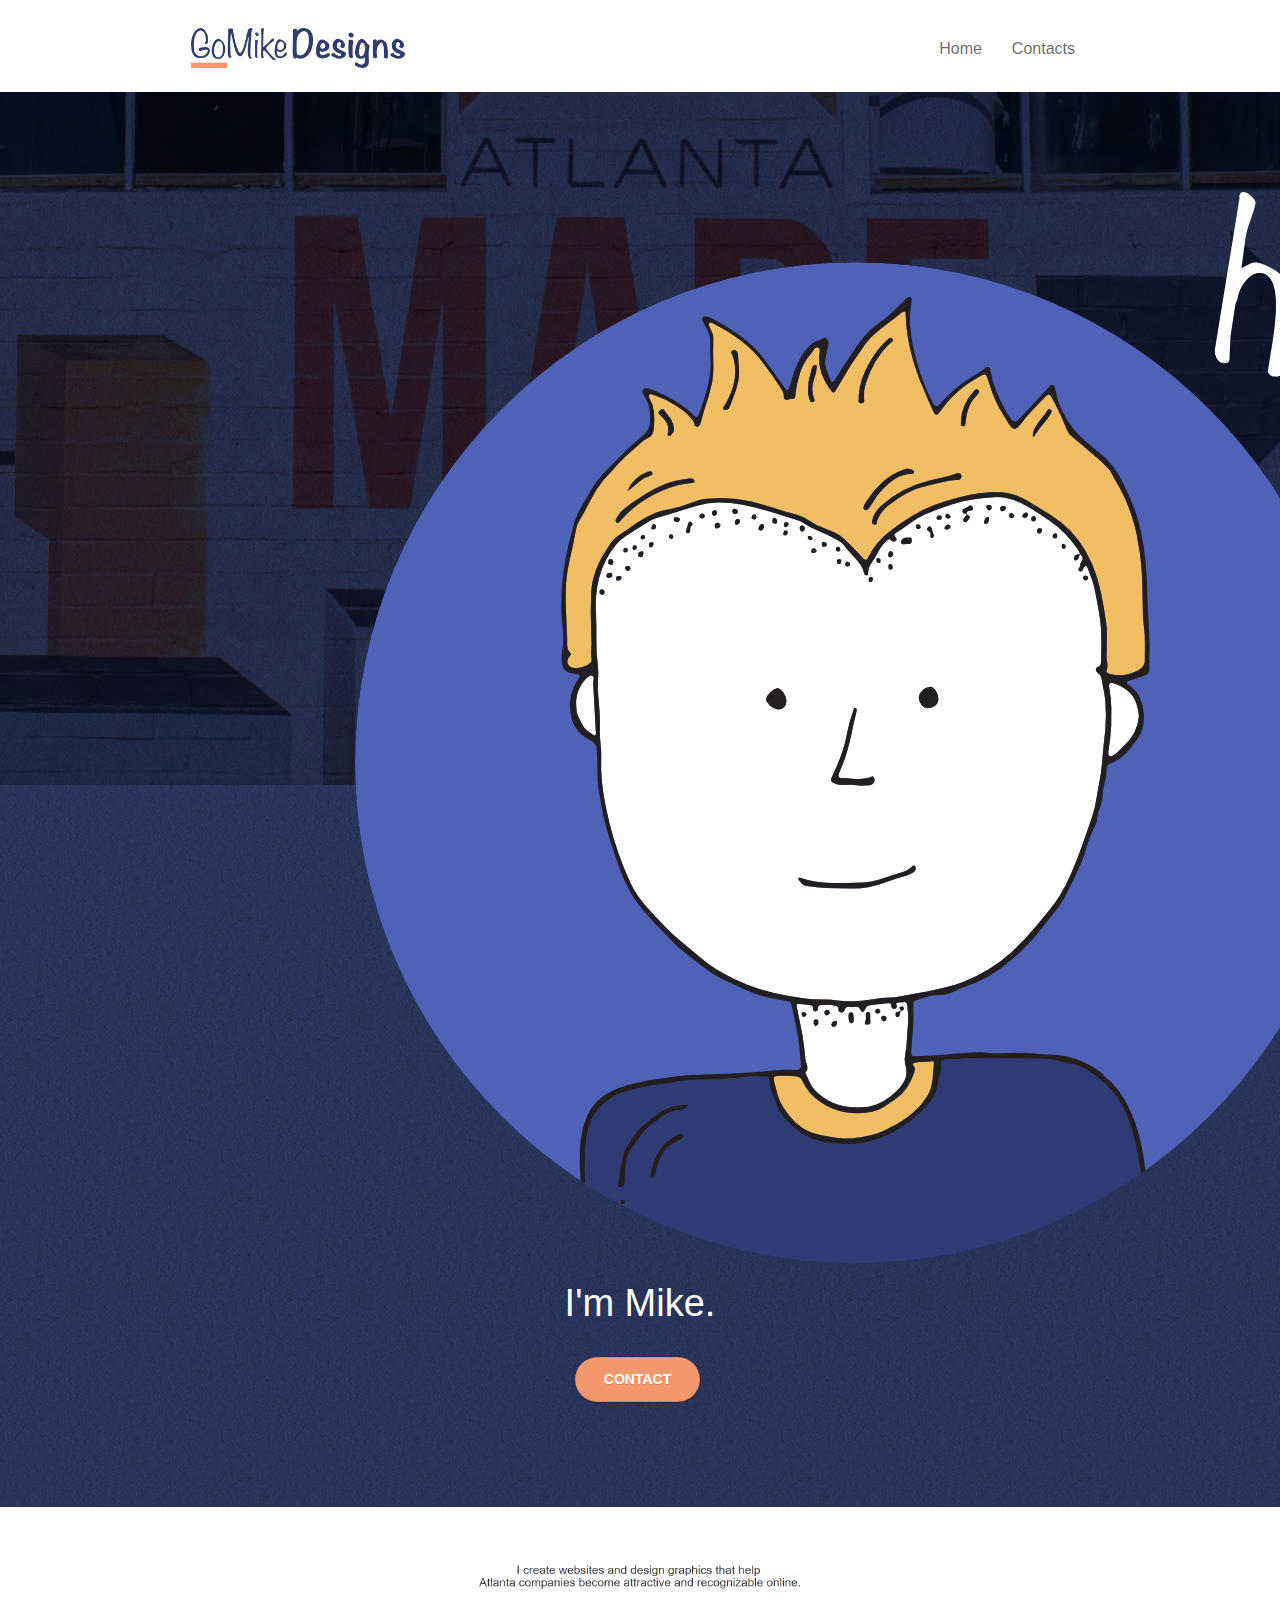
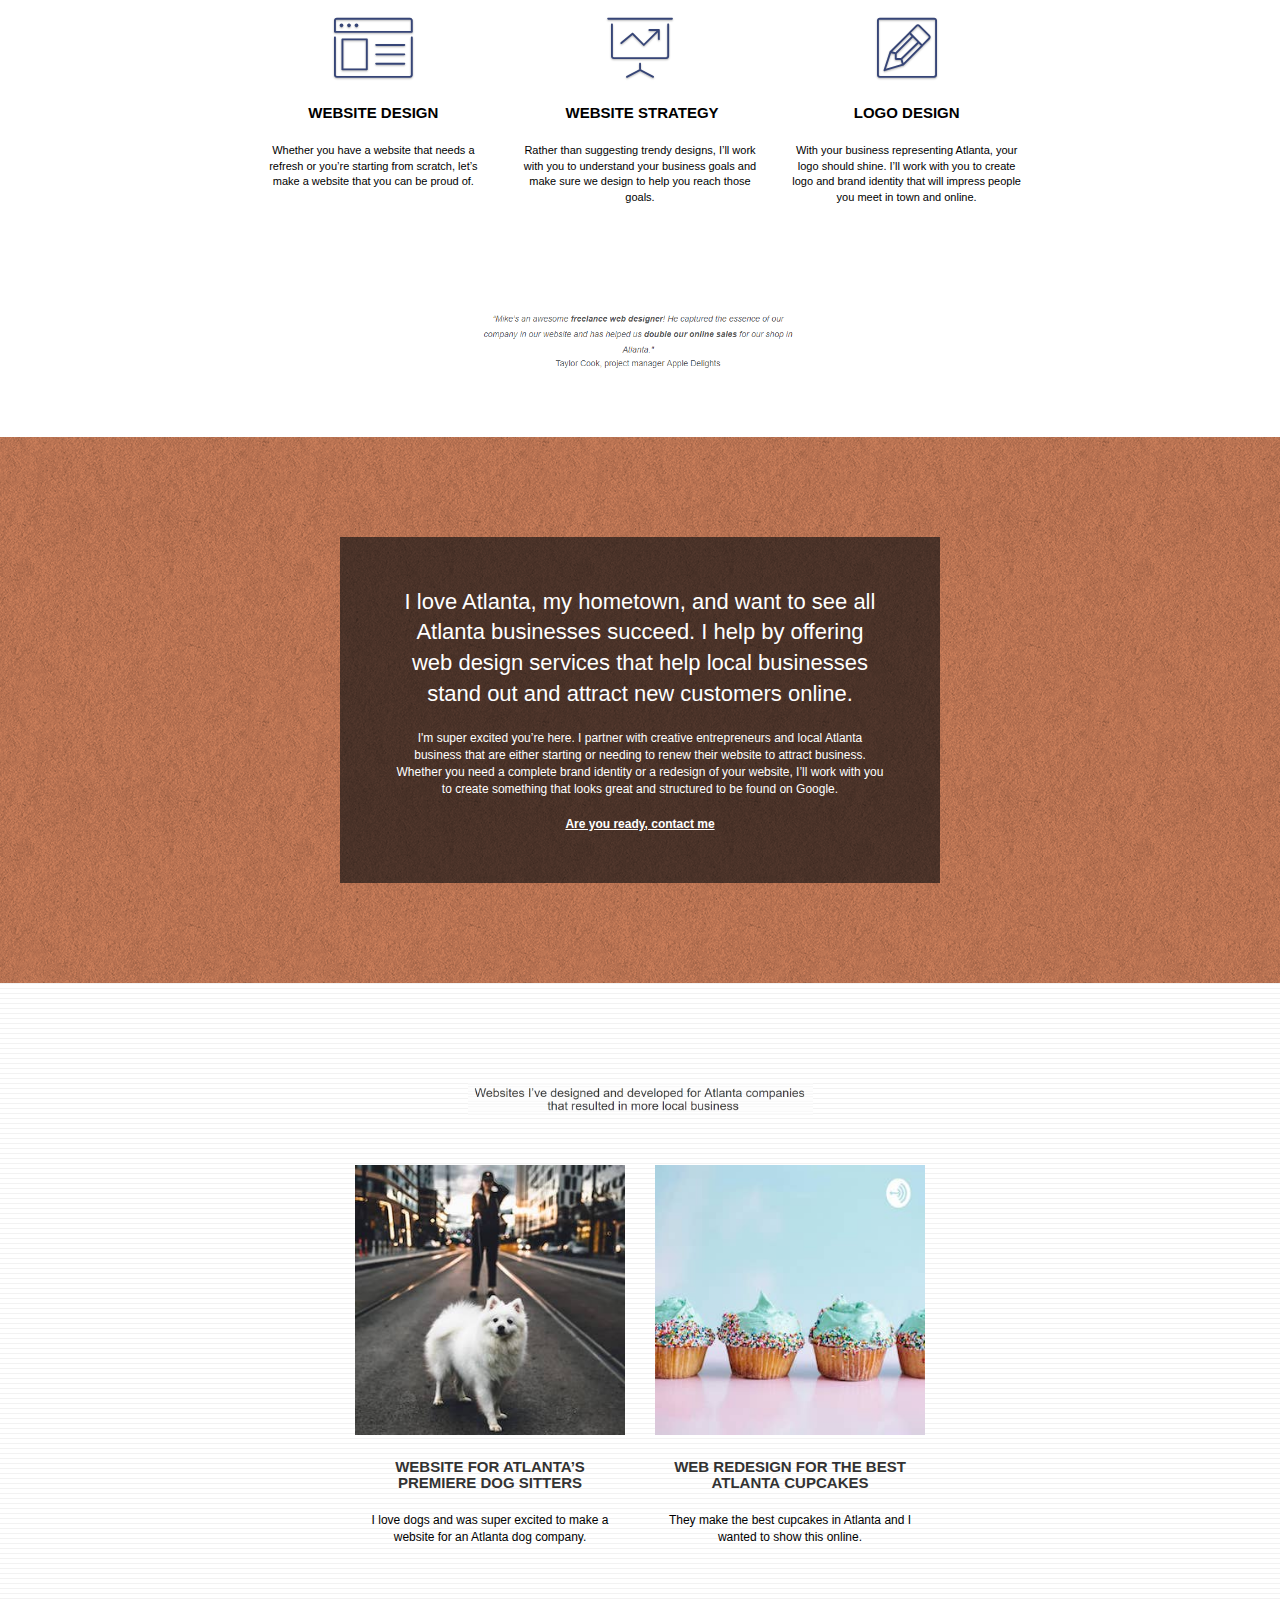
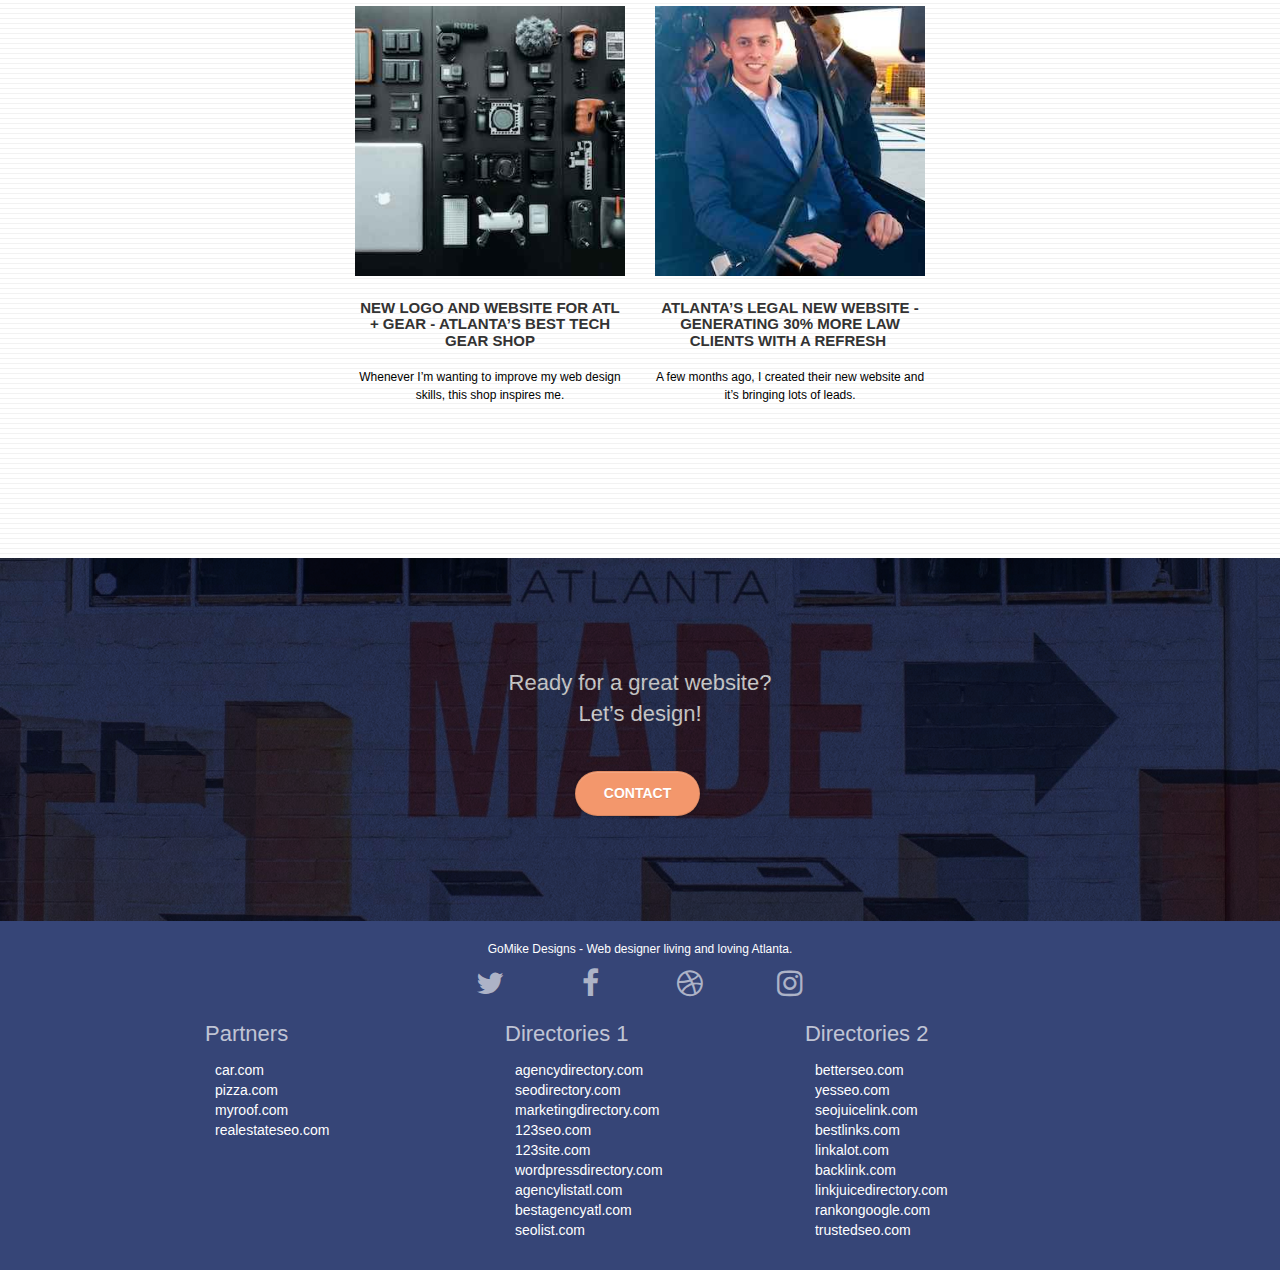
==== commit 49482d71: "Update index.html" ====
--- a/index.html
+++ b/index.html
@@ -42,553 +42,565 @@
     <!-- Main container -->
     <div class="page-container">
       <!-- bloc-0 -->
-      <div class="bloc bgc-white l-bloc" id="bloc-0">
-        <div class="container bloc-sm">
-          <nav class="navbar row">
-            <div class="navbar-header">
-              <a class="navbar-brand" href="index.html"
-                ><img
-                  src="img/atlanta%20web%20design%20logo.png"
-                  alt="logo of the site with words go mike designs"
-                  width="214"
-                  height="40"
-                  loading="lazy"
-                  title="logo"
-              /></a>
-              <button
-                id="nav-toggle"
-                type="button"
-                class="ui-navbar-toggle navbar-toggle"
-                data-toggle="collapse"
-                data-target=".navbar-1"
-              >
-                <span class="sr-only">Toggle navigation</span
-                ><span class="icon-bar"></span><span class="icon-bar"></span
-                ><span class="icon-bar"></span>
-              </button>
-            </div>
-            <div class="collapse navbar-collapse navbar-1 special-dropdown-nav">
-              <ul class="site-navigation nav navbar-nav">
-                <li>
-                  <a title="home button" href="index.html">Home</a>
-                </li>
-                <li></li>
-                <li>
-                  <a title="contacts button" href="page2.html">Contacts</a>
-                </li>
-              </ul>
-            </div>
-          </nav>
-        </div>
+      <header role="navigation">
+        <div class="bloc bgc-white l-bloc" id="bloc-0">
+          <div class="container bloc-sm">
+            <nav class="navbar row" aria-label="navigation" role="navigation">
+              <div class="navbar-header">
+                <a class="navbar-brand" href="index.html"
+                  ><img
+                    src="img/atlanta%20web%20design%20logo.png"
+                    alt="logo of the site with words go mike designs"
+                    width="214"
+                    height="40"
+                    loading="lazy"
+                    title="logo"
+                /></a>
+                <button
+                  id="nav-toggle"
+                  type="button"
+                  class="ui-navbar-toggle navbar-toggle"
+                  data-toggle="collapse"
+                  data-target=".navbar-1"
+                >
+                  <span class="sr-only">Toggle navigation</span
+                  ><span class="icon-bar"></span><span class="icon-bar"></span
+                  ><span class="icon-bar"></span>
+                </button>
+              </div>
+              <div class="collapse navbar-collapse navbar-1 special-dropdown-nav">
+                <ul class="site-navigation nav navbar-nav">
+                  <li>
+                    <a title="home button" href="index.html">Home</a>
+                  </li>
+                  <li></li>
+                  <li>
+                    <a title="contacts button" href="page2.html">Contacts</a>
+                  </li>
+                </ul>
+              </div>
+            </nav>
+          </div>
+      </header>
       </div>
       <!-- bloc-0 END -->
 
       <!-- bloc-1-hero -->
-      <div
-        class="bloc bgc-dark-slate-blue bg-atlanta-20made-20sign d-bloc bg-t-edge bloc-bg-texture texture-paper b-parallax"
-        id="bloc-1-hero"
-      >
-        <div class="container bloc-lg">
-          <div class="row tight-width-whitespace">
-            <div class="col-sm-12">
-              <img
-                src="img/atlanta%20web%20designer%20mike.png"
-                class="center-block image-resize-mode"
-                width="110"
-                height="110"
-                alt="drawing of a man with yellow hair"
-                loading="lazy"
-                title="drawing of a man with yellow hair"
-              />
-              <h1 class="text-center hero-bloc-text tc-white">I'm Mike.</h1>
-              <div class="text-center">
-                <a
-                  href="page2.html"
-                  class="btn btn-lg btn-clean btn-rd cta-hero btn-atomic-tangerine"
-                  id="cta-hero"
-                  >Contact</a
-                >
+      <main>
+        <div
+          class="bloc bgc-dark-slate-blue bg-atlanta-20made-20sign d-bloc bg-t-edge bloc-bg-texture texture-paper b-parallax"
+          id="bloc-1-hero"
+        >
+          <div class="container bloc-lg">
+            <div class="row tight-width-whitespace">
+              <div class="col-sm-12">
+                <img
+                  src="img/atlanta%20web%20designer%20mike.png"
+                  class="center-block image-resize-mode"
+                  alt="drawing of a man with yellow hair"
+                  loading="lazy"
+                  title="drawing of a man with yellow hair"
+                />
+                <h1 class="text-center hero-bloc-text tc-white">I'm Mike.</h1>
+                <div class="text-center">
+                  <a
+                    href="page2.html"
+                    class="btn btn-lg btn-clean btn-rd cta-hero btn-atomic-tangerine"
+                    id="cta-hero"
+                    >Contact</a
+                  >
+                </div>
               </div>
             </div>
           </div>
         </div>
-      </div>
-      <!-- bloc-1-hero END -->
-
-      <!-- bloc-2-services -->
-      <div class="bloc bgc-white l-bloc" id="bloc-2-services">
-        <div class="container bloc-md">
-          <div class="row">
-            <div class="col-sm-12 text-center">
-              <img
-                class="titlePng"
-                alt="picture with text I create websites and design graphics that help atlanta companies become attractive and recognizable online"
-                src="img/title.png"
-                width="345"
-                height="37"
-                title="picture with text I create websites and design graphics that help atlanta companies become attractive and recognizable online"
-              />
+        <!-- bloc-1-hero END -->
+  
+        <!-- bloc-2-services -->
+        <section>
+          <div class="bloc bgc-white l-bloc" id="bloc-2-services">
+            <div class="container bloc-md">
+              <div class="row">
+                <div class="col-sm-12 text-center">
+                  <img
+                    class="titlePng"
+                    alt="picture with text I create websites and design graphics that help atlanta companies become attractive and recognizable online"
+                    src="img/title.png"
+                    width="345"
+                    height="37"
+                    title="picture with text I create websites and design graphics that help atlanta companies become attractive and recognizable online"
+                  />
+                </div>
+              </div>
+              <div class="row voffset-lg med-width-whitespace">
+                <div class="col-sm-4">
+                  <div class="text-center">
+                    <span
+                      class="et-icon-browser sm-shadow icon-dark-slate-blue icons icon-lg"
+                    ></span>
+                  </div>
+                  <h2 class="mg-md text-center service-header">Website Design</h2>
+                  <p class="text-center">
+                    Whether you have a website that needs a refresh or you&rsquo;re
+                    starting from scratch, let&rsquo;s make a website that you can
+                    be proud of.
+                  </p>
+                </div>
+                <div class="col-sm-4">
+                  <div class="text-center">
+                    <span
+                      class="et-icon-presentation sm-shadow icon-dark-slate-blue icons icon-lg"
+                    ></span>
+                  </div>
+                  <h2 class="mg-md text-center service-header">
+                    &nbsp;Website Strategy
+                  </h2>
+                  <p class="text-center">
+                    Rather than suggesting trendy designs, I&rsquo;ll work with you
+                    to understand your business goals and make sure we design to
+                    help you reach those goals.<br />
+                  </p>
+                </div>
+                <div class="col-sm-4">
+                  <div class="text-center">
+                    <span
+                      class="et-icon-edit sm-shadow icon-dark-slate-blue icons icon-lg"
+                    ></span>
+                  </div>
+                  <h2 class="mg-md text-center service-header">Logo Design</h2>
+                  <p class="text-center">
+                    With your business representing Atlanta, your logo should shine.
+                    I&rsquo;ll work with you to create logo and brand identity that
+                    will impress people you meet in town and online.
+                  </p>
+                </div>
+              </div>
+              <div class="row voffset-lg voffset">
+                <div class="col-xs-12 col-md-8 col-md-offset-2 text-center">
+                  <img
+                    class="titlePng"
+                    alt="a testimonial from taylor cook project manager of the apple delights"
+                    src="img/quote.png"
+                    width="345"
+                    height="91"
+                    loading="lazy"
+                    title="a testimonial from taylor cook project manager of the apple delights"
+                  />
+                </div>
+              </div>
             </div>
           </div>
-          <div class="row voffset-lg med-width-whitespace">
-            <div class="col-sm-4">
-              <div class="text-center">
-                <span
-                  class="et-icon-browser sm-shadow icon-dark-slate-blue icons icon-lg"
-                ></span>
-              </div>
-              <h2 class="mg-md text-center service-header">Website Design</h2>
-              <p class="text-center">
-                Whether you have a website that needs a refresh or you&rsquo;re
-                starting from scratch, let&rsquo;s make a website that you can
-                be proud of.
-              </p>
-            </div>
-            <div class="col-sm-4">
-              <div class="text-center">
-                <span
-                  class="et-icon-presentation sm-shadow icon-dark-slate-blue icons icon-lg"
-                ></span>
-              </div>
-              <h2 class="mg-md text-center service-header">
-                &nbsp;Website Strategy
-              </h2>
-              <p class="text-center">
-                Rather than suggesting trendy designs, I&rsquo;ll work with you
-                to understand your business goals and make sure we design to
-                help you reach those goals.<br />
-              </p>
-            </div>
-            <div class="col-sm-4">
-              <div class="text-center">
-                <span
-                  class="et-icon-edit sm-shadow icon-dark-slate-blue icons icon-lg"
-                ></span>
-              </div>
-              <h2 class="mg-md text-center service-header">Logo Design</h2>
-              <p class="text-center">
-                With your business representing Atlanta, your logo should shine.
-                I&rsquo;ll work with you to create logo and brand identity that
-                will impress people you meet in town and online.
-              </p>
+        </section>
+        <!-- bloc-2-services END -->
+  
+        <!-- bloc-3-what-i-do -->
+        <section>
+          <div
+            class="bloc tc-white bgc-atomic-tangerine bloc-bg-texture texture-paper b-parallax bg-atlanta-20made-20sign-20orange d-bloc"
+            id="bloc-3-what-i-do"
+          >
+            <div class="container bloc-lg">
+              <div class="row tight-width-whitespace black-background">
+                <div class="col-sm-12">
+                  <h2 class="mg-md text-center tc-white">
+                    I love Atlanta, my hometown, and want to see all Atlanta
+                    businesses succeed. I help by offering web design services that
+                    help local businesses stand out and attract new customers
+                    online.<br />
+                  </h2>
+                  <p class="text-center white">
+                    I'm super excited you&rsquo;re here. I partner with creative
+                    entrepreneurs and local Atlanta business that are either
+                    starting or needing to renew their website to attract business.
+                    Whether you need a complete brand identity or a redesign of your
+                    website, I&rsquo;ll work with you to create something that looks
+                    great and structured to be found on Google.<br /><br /><a
+                      class="ltc-white bold-link"
+                      href="page2.html"
+                      >Are you ready, contact me</a
+                    ><br />
+                  </p>
+                </div>
+              </div>
             </div>
           </div>
-          <div class="row voffset-lg voffset">
-            <div class="col-xs-12 col-md-8 col-md-offset-2 text-center">
-              <img
-                class="titlePng"
-                alt="a testimonial from taylor cook project manager of the apple delights"
-                src="img/quote.png"
-                width="345"
-                height="91"
-                loading="lazy"
-                title="a testimonial from taylor cook project manager of the apple delights"
-              />
+        </section>
+        <!-- bloc-3-what-i-do END -->
+  
+        <!-- bloc-4-portfolio -->
+        <section>
+          <div
+            class="bloc bgc-white bg-lines-h2-bg bg-repeat l-bloc"
+            id="bloc-4-portfolio"
+          >
+            <div class="container bloc-lg">
+              <div class="row">
+                <div class="col-sm-12 text-center">
+                  <img
+                    class="titlePng"
+                    alt="picture with the text websites i've designed and developed for atlanta companies that resulted in more local bussines"
+                    src="img/title2.png"
+                    loading="lazy"
+                    width="345"
+                    height="32"
+                    title="picture with the text websites i've designed and developed for atlanta companies that resulted in more local bussines"
+                  />
+                </div>
+              </div>
+              <div class="row tight-width-whitespace portfolio-row">
+                <div class="col-sm-6">
+                  <a
+                    href="#"
+                    data-lightbox="img/11.jpg"
+                    data-gallery-id="gallery-1"
+                    data-caption="Website for Atlanta's Premiere dog salon"
+                    data-frame="snapshot-lb"
+                    ><img
+                      src="img/11.jpg"
+                      class="img-responsive portfolio-thumb"
+                      alt="the girl with the white dog"
+                      width="270"
+                      height="270"
+                      loading="lazy"
+                      title="the girl with the white dog"
+                  /></a>
+                  <h3 class="mg-md text-center">
+                    Website for Atlanta&rsquo;s premiere Dog Sitters
+                  </h3>
+                  <p class="text-center">
+                    I love dogs and was super excited to make a website for an
+                    Atlanta dog company.
+                  </p>
+                </div>
+                <div class="col-sm-6">
+                  <a
+                    href="#"
+                    data-lightbox="img/2.jpg"
+                    data-gallery-id="gallery-1"
+                    data-caption="web redesign for the best cupcakes in Atlanta"
+                    data-frame="snapshot-lb"
+                    ><img
+                      src="img/2.jpg"
+                      class="img-responsive portfolio-thumb"
+                      alt="mint pancakes with sprinkles"
+                      width="270"
+                      height="270"
+                      loading="lazy"
+                      title="mint pancakes with sprinkles"
+                  /></a>
+                  <h3 class="mg-md text-center">
+                    Web redesign for the best Atlanta&nbsp;cupcakes
+                  </h3>
+                  <p class="text-center">
+                    They make the best cupcakes in Atlanta and I wanted to show this
+                    online.
+                  </p>
+                </div>
+              </div>
+              <div class="row tight-width-whitespace portfolio-row">
+                <div class="col-sm-6">
+                  <a
+                    href="#"
+                    data-lightbox="img/3.jpg"
+                    data-gallery-id="gallery-1"
+                    data-caption="New logo and website for Atlanta's best tech gear shop"
+                    data-frame="snapshot-lb"
+                    ><img
+                      src="img/3.jpg"
+                      class="img-responsive portfolio-thumb"
+                      alt="a desk with lots of digital equipment"
+                      width="270"
+                      height="270"
+                      loading="lazy"
+                      title="a desk with lots of digital equipment"
+                  /></a>
+                  <h3 class="mg-md text-center">
+                    New logo and website for Atl + Gear - Atlanta&rsquo;s best tech
+                    gear shop
+                  </h3>
+                  <p class="text-center">
+                    Whenever I&rsquo;m wanting to improve my web design skills, this
+                    shop inspires me.
+                  </p>
+                </div>
+                <div class="col-sm-6">
+                  <a
+                    href="#"
+                    data-lightbox="img/4.jpg"
+                    data-gallery-id="gallery-1"
+                    data-caption="Atlanta's legal website generates 30% more clients after web redesign"
+                    data-frame="snapshot-lb"
+                    ><img
+                      src="img/4.jpg"
+                      class="img-responsive portfolio-thumb"
+                      alt="a man sitting in a helicopter and smiling"
+                      width="270"
+                      height="270"
+                      loading="lazy"
+                      title="a man sitting in a helicopter and smiling"
+                  /></a>
+                  <h3 class="mg-md text-center">
+                    Atlanta&rsquo;s legal new website - Generating 30% more law
+                    clients with a refresh&nbsp;
+                  </h3>
+                  <p class="text-center">
+                    A few months ago, I created their new website and it&rsquo;s
+                    bringing lots of leads.
+                  </p>
+                </div>
+              </div>
+            </div>
+          </div>
+        </section>
+        <!-- bloc-4-portfolio END -->
+  
+        <!-- bloc-5-cta -->
+        <section>
+          <div
+            class="bloc bgc-dark-slate-blue bg-atlanta-20made-20sign d-bloc bloc-bg-texture texture-paper"
+            id="bloc-5-cta"
+          >
+            <div class="container bloc-lg">
+              <div class="row">
+                <h2 class="mg-md text-center tc-white">
+                  Ready for a great website? <br />Let&rsquo;s design!
+                </h2>
+                <div class="col-sm-12 text-center">
+                  <a
+                    href="page2.html"
+                    class="btn btn-atomic-tangerine btn-clean btn-rd btn-lg cta-hero"
+                    >Contact</a
+                  >
+                </div>
+              </div>
+            </div>
+          </div>
+        </section>
+      </main>
+      <!-- bloc-5-cta END -->
+
+      <!-- Footer - bloc-8 -->
+      <footer>
+        <div class="bloc bgc-dark-slate-blue d-bloc" id="bloc-8">
+          <div class="container bloc-sm">
+            <div class="row">
+              <div class="col-sm-12">
+                <p class="text-center white">
+                  GoMike Designs - Web designer living and loving Atlanta.<br />
+                </p>
+                <div class="rowLinks row-no-gutters social">
+                  <div class="col-sm-3">
+                    <div class="text-center">
+                      <a class="social" href="index.html"
+                        ><span class="fa fa-twitter icon-md"></span
+                      ></a>
+                    </div>
+                  </div>
+                  <div class="col-sm-3">
+                    <div class="text-center">
+                      <a class="social" href="index.html"
+                        ><span class="fa fa-facebook icon-md"></span
+                      ></a>
+                    </div>
+                  </div>
+                  <div class="col-sm-3">
+                    <div class="text-center">
+                      <a class="social" href="index.html"
+                        ><span class="fa fa-dribbble icon-md"></span
+                      ></a>
+                    </div>
+                  </div>
+                  <div class="col-sm-3">
+                    <div class="text-center">
+                      <a class="social" href="index.html"
+                        ><span class="fa fa-instagram icon-md"></span
+                      ></a>
+                    </div>
+                  </div>
+                </div>
+                <div class="rowLinks">
+                  <div class="col-sm-4">
+                    <h2>Partners</h2>
+                    <ul>
+                      <li class="rowItem">
+                        <a class="hyperLink" title="car.com" href="car.com"
+                          >car.com</a
+                        >
+                      </li>
+                      <li class="rowItem">
+                        <a class="hyperLink" title="pizza.com" href="pizza.com"
+                          >pizza.com</a
+                        >
+                      </li>
+                      <li class="rowItem">
+                        <a class="hyperLink" title="myroof.com" href="myroof.com"
+                          >myroof.com</a
+                        >
+                      </li>
+                      <li class="rowItem">
+                        <a
+                          class="hyperLink"
+                          title="realestateseo.com"
+                          href="realestateseo.com"
+                          >realestateseo.com</a
+                        >
+                      </li>
+                    </ul>
+                  </div>
+                  <div class="col-sm-4">
+                    <h2>Directories 1</h2>
+                    <ul>
+                      <li class="rowItem">
+                        <a
+                          class="hyperLink"
+                          title="agencydirectory.com"
+                          href="agencydirectory.com"
+                          >agencydirectory.com</a
+                        >
+                      </li>
+                      <li class="rowItem">
+                        <a
+                          class="hyperLink"
+                          title="seodirectory.com"
+                          href="seodirectory.com"
+                          >seodirectory.com</a
+                        >
+                      </li>
+                      <li class="rowItem">
+                        <a
+                          class="hyperLink"
+                          title="marketingdirectory.com"
+                          href="marketingdirectory.com"
+                          >marketingdirectory.com</a
+                        >
+                      </li>
+                      <li class="rowItem">
+                        <a class="hyperLink" title="123seo.com" href="123seo.com"
+                          >123seo.com</a
+                        >
+                      </li>
+                      <li class="rowItem">
+                        <a
+                          class="hyperLink"
+                          title="123site.com"
+                          href="123site.com"
+                          >123site.com</a
+                        >
+                      </li>
+                      <li class="rowItem">
+                        <a
+                          class="hyperLink"
+                          title="wordpressdirectory.com"
+                          href="wordpressdirectory.com"
+                          >wordpressdirectory.com</a
+                        >
+                      </li>
+                      <li class="rowItem">
+                        <a
+                          class="hyperLink"
+                          title="agencylistatl.com"
+                          href="agencylistatl.com"
+                          >agencylistatl.com</a
+                        >
+                      </li>
+                      <li class="rowItem">
+                        <a
+                          class="hyperLink"
+                          title="bestagencyatl.com"
+                          href="bestagencyatl.com"
+                          >bestagencyatl.com</a
+                        >
+                      </li>
+                      <li class="rowItem">
+                        <a
+                          class="hyperLink"
+                          title="seolist.com"
+                          href="seolist.com"
+                          >seolist.com</a
+                        >
+                      </li>
+                    </ul>
+                  </div>
+                  <div class="col-sm-4">
+                    <h2>Directories 2</h2>
+                    <ul>
+                      <li class="rowItem">
+                        <a
+                          class="hyperLink"
+                          title="betterseo.com"
+                          href="betterseo.com"
+                          >betterseo.com</a
+                        >
+                      </li>
+                      <li class="rowItem">
+                        <a class="hyperLink" title="yesseo.com" href="yesseo.com"
+                          >yesseo.com</a
+                        >
+                      </li>
+                      <li class="rowItem">
+                        <a
+                          class="hyperLink"
+                          title="seojuicelink.com"
+                          href="seojuicelink.com"
+                          >seojuicelink.com</a
+                        >
+                      </li>
+                      <li class="rowItem">
+                        <a
+                          class="hyperLink"
+                          title="bestlinks.com"
+                          href="bestlinks.com"
+                          >bestlinks.com</a
+                        >
+                      </li>
+                      <li class="rowItem">
+                        <a
+                          class="hyperLink"
+                          title="linkalot.com"
+                          href="linkalot.com"
+                          >linkalot.com</a
+                        >
+                      </li>
+                      <li class="rowItem">
+                        <a
+                          class="hyperLink"
+                          title="backlink.com"
+                          href="backlink.com"
+                          >backlink.com</a
+                        >
+                      </li>
+                      <li class="rowItem">
+                        <a
+                          class="hyperLink"
+                          title="linkjuicedirectory.com"
+                          href="linkjuicedirectory.com"
+                          >linkjuicedirectory.com</a
+                        >
+                      </li>
+                      <li class="rowItem">
+                        <a
+                          class="hyperLink"
+                          title="rankongoogle.com"
+                          href="rankongoogle.com"
+                          >rankongoogle.com</a
+                        >
+                      </li>
+                      <li class="rowItem">
+                        <a
+                          class="hyperLink"
+                          title="trustedseo.com"
+                          href="trustedseo.com"
+                          >trustedseo.com</a
+                        >
+                      </li>
+                    </ul>
+                  </div>
+                </div>
+              </div>
             </div>
           </div>
         </div>
-      </div>
-      <!-- bloc-2-services END -->
-
-      <!-- bloc-3-what-i-do -->
-      <div
-        class="bloc tc-white bgc-atomic-tangerine bloc-bg-texture texture-paper b-parallax bg-atlanta-20made-20sign-20orange d-bloc"
-        id="bloc-3-what-i-do"
-      >
-        <div class="container bloc-lg">
-          <div class="row tight-width-whitespace black-background">
-            <div class="col-sm-12">
-              <h2 class="mg-md text-center tc-white">
-                I love Atlanta, my hometown, and want to see all Atlanta
-                businesses succeed. I help by offering web design services that
-                help local businesses stand out and attract new customers
-                online.<br />
-              </h2>
-              <p class="text-center white">
-                I'm super excited you&rsquo;re here. I partner with creative
-                entrepreneurs and local Atlanta business that are either
-                starting or needing to renew their website to attract business.
-                Whether you need a complete brand identity or a redesign of your
-                website, I&rsquo;ll work with you to create something that looks
-                great and structured to be found on Google.<br /><br /><a
-                  class="ltc-white bold-link"
-                  href="page2.html"
-                  >Are you ready, contact me</a
-                ><br />
-              </p>
-            </div>
-          </div>
-        </div>
-      </div>
-      <!-- bloc-3-what-i-do END -->
-
-      <!-- bloc-4-portfolio -->
-      <div
-        class="bloc bgc-white bg-lines-h2-bg bg-repeat l-bloc"
-        id="bloc-4-portfolio"
-      >
-        <div class="container bloc-lg">
-          <div class="row">
-            <div class="col-sm-12 text-center">
-              <img
-                class="titlePng"
-                alt="picture with the text websites i've designed and developed for atlanta companies that resulted in more local bussines"
-                src="img/title2.png"
-                loading="lazy"
-                width="345"
-                height="32"
-                title="picture with the text websites i've designed and developed for atlanta companies that resulted in more local bussines"
-              />
-            </div>
-          </div>
-          <div class="row tight-width-whitespace portfolio-row">
-            <div class="col-sm-6">
-              <a
-                href="#"
-                data-lightbox="img/11.jpg"
-                data-gallery-id="gallery-1"
-                data-caption="Website for Atlanta's Premiere dog salon"
-                data-frame="snapshot-lb"
-                ><img
-                  src="img/11.jpg"
-                  class="img-responsive portfolio-thumb"
-                  alt="the girl with the white dog"
-                  width="270"
-                  height="270"
-                  loading="lazy"
-                  title="the girl with the white dog"
-              /></a>
-              <h3 class="mg-md text-center">
-                Website for Atlanta&rsquo;s premiere Dog Sitters
-              </h3>
-              <p class="text-center">
-                I love dogs and was super excited to make a website for an
-                Atlanta dog company.
-              </p>
-            </div>
-            <div class="col-sm-6">
-              <a
-                href="#"
-                data-lightbox="img/2.jpg"
-                data-gallery-id="gallery-1"
-                data-caption="web redesign for the best cupcakes in Atlanta"
-                data-frame="snapshot-lb"
-                ><img
-                  src="img/2.jpg"
-                  class="img-responsive portfolio-thumb"
-                  alt="mint pancakes with sprinkles"
-                  width="270"
-                  height="270"
-                  loading="lazy"
-                  title="mint pancakes with sprinkles"
-              /></a>
-              <h3 class="mg-md text-center">
-                Web redesign for the best Atlanta&nbsp;cupcakes
-              </h3>
-              <p class="text-center">
-                They make the best cupcakes in Atlanta and I wanted to show this
-                online.
-              </p>
-            </div>
-          </div>
-          <div class="row tight-width-whitespace portfolio-row">
-            <div class="col-sm-6">
-              <a
-                href="#"
-                data-lightbox="img/3.jpg"
-                data-gallery-id="gallery-1"
-                data-caption="New logo and website for Atlanta's best tech gear shop"
-                data-frame="snapshot-lb"
-                ><img
-                  src="img/3.jpg"
-                  class="img-responsive portfolio-thumb"
-                  alt="a desk with lots of digital equipment"
-                  width="270"
-                  height="270"
-                  loading="lazy"
-                  title="a desk with lots of digital equipment"
-              /></a>
-              <h3 class="mg-md text-center">
-                New logo and website for Atl + Gear - Atlanta&rsquo;s best tech
-                gear shop
-              </h3>
-              <p class="text-center">
-                Whenever I&rsquo;m wanting to improve my web design skills, this
-                shop inspires me.
-              </p>
-            </div>
-            <div class="col-sm-6">
-              <a
-                href="#"
-                data-lightbox="img/4.jpg"
-                data-gallery-id="gallery-1"
-                data-caption="Atlanta's legal website generates 30% more clients after web redesign"
-                data-frame="snapshot-lb"
-                ><img
-                  src="img/4.jpg"
-                  class="img-responsive portfolio-thumb"
-                  alt="a man sitting in a helicopter and smiling"
-                  width="270"
-                  height="270"
-                  loading="lazy"
-                  title="a man sitting in a helicopter and smiling"
-              /></a>
-              <h3 class="mg-md text-center">
-                Atlanta&rsquo;s legal new website - Generating 30% more law
-                clients with a refresh&nbsp;
-              </h3>
-              <p class="text-center">
-                A few months ago, I created their new website and it&rsquo;s
-                bringing lots of leads.
-              </p>
-            </div>
-          </div>
-        </div>
-      </div>
-      <!-- bloc-4-portfolio END -->
-
-      <!-- bloc-5-cta -->
-      <div
-        class="bloc bgc-dark-slate-blue bg-atlanta-20made-20sign d-bloc bloc-bg-texture texture-paper"
-        id="bloc-5-cta"
-      >
-        <div class="container bloc-lg">
-          <div class="row">
-            <h2 class="mg-md text-center tc-white">
-              Ready for a great website? <br />Let&rsquo;s design!
-            </h2>
-            <div class="col-sm-12 text-center">
-              <a
-                href="page2.html"
-                class="btn btn-atomic-tangerine btn-clean btn-rd btn-lg cta-hero"
-                >Contact</a
-              >
-            </div>
-          </div>
-        </div>
-      </div>
-      <!-- bloc-5-cta END -->
-
-      <!-- Footer - bloc-8 -->
-      <div class="bloc bgc-dark-slate-blue d-bloc" id="bloc-8">
-        <div class="container bloc-sm">
-          <div class="row">
-            <div class="col-sm-12">
-              <p class="text-center white">
-                GoMike Designs - Web designer living and loving Atlanta.<br />
-              </p>
-              <div class="rowLinks row-no-gutters social">
-                <div class="col-sm-3">
-                  <div class="text-center">
-                    <a class="social" href="index.html"
-                      ><span class="fa fa-twitter icon-md"></span
-                    ></a>
-                  </div>
-                </div>
-                <div class="col-sm-3">
-                  <div class="text-center">
-                    <a class="social" href="index.html"
-                      ><span class="fa fa-facebook icon-md"></span
-                    ></a>
-                  </div>
-                </div>
-                <div class="col-sm-3">
-                  <div class="text-center">
-                    <a class="social" href="index.html"
-                      ><span class="fa fa-dribbble icon-md"></span
-                    ></a>
-                  </div>
-                </div>
-                <div class="col-sm-3">
-                  <div class="text-center">
-                    <a class="social" href="index.html"
-                      ><span class="fa fa-instagram icon-md"></span
-                    ></a>
-                  </div>
-                </div>
-              </div>
-              <div class="rowLinks">
-                <div class="col-sm-4">
-                  <h2>Partners</h2>
-                  <ul>
-                    <li class="rowItem">
-                      <a class="hyperLink" title="car.com" href="car.com"
-                        >car.com</a
-                      >
-                    </li>
-                    <li class="rowItem">
-                      <a class="hyperLink" title="pizza.com" href="pizza.com"
-                        >pizza.com</a
-                      >
-                    </li>
-                    <li class="rowItem">
-                      <a class="hyperLink" title="myroof.com" href="myroof.com"
-                        >myroof.com</a
-                      >
-                    </li>
-                    <li class="rowItem">
-                      <a
-                        class="hyperLink"
-                        title="realestateseo.com"
-                        href="realestateseo.com"
-                        >realestateseo.com</a
-                      >
-                    </li>
-                  </ul>
-                </div>
-                <div class="col-sm-4">
-                  <h2>Directories 1</h2>
-                  <ul>
-                    <li class="rowItem">
-                      <a
-                        class="hyperLink"
-                        title="agencydirectory.com"
-                        href="agencydirectory.com"
-                        >agencydirectory.com</a
-                      >
-                    </li>
-                    <li class="rowItem">
-                      <a
-                        class="hyperLink"
-                        title="seodirectory.com"
-                        href="seodirectory.com"
-                        >seodirectory.com</a
-                      >
-                    </li>
-                    <li class="rowItem">
-                      <a
-                        class="hyperLink"
-                        title="marketingdirectory.com"
-                        href="marketingdirectory.com"
-                        >marketingdirectory.com</a
-                      >
-                    </li>
-                    <li class="rowItem">
-                      <a class="hyperLink" title="123seo.com" href="123seo.com"
-                        >123seo.com</a
-                      >
-                    </li>
-                    <li class="rowItem">
-                      <a
-                        class="hyperLink"
-                        title="123site.com"
-                        href="123site.com"
-                        >123site.com</a
-                      >
-                    </li>
-                    <li class="rowItem">
-                      <a
-                        class="hyperLink"
-                        title="wordpressdirectory.com"
-                        href="wordpressdirectory.com"
-                        >wordpressdirectory.com</a
-                      >
-                    </li>
-                    <li class="rowItem">
-                      <a
-                        class="hyperLink"
-                        title="agencylistatl.com"
-                        href="agencylistatl.com"
-                        >agencylistatl.com</a
-                      >
-                    </li>
-                    <li class="rowItem">
-                      <a
-                        class="hyperLink"
-                        title="bestagencyatl.com"
-                        href="bestagencyatl.com"
-                        >bestagencyatl.com</a
-                      >
-                    </li>
-                    <li class="rowItem">
-                      <a
-                        class="hyperLink"
-                        title="seolist.com"
-                        href="seolist.com"
-                        >seolist.com</a
-                      >
-                    </li>
-                  </ul>
-                </div>
-                <div class="col-sm-4">
-                  <h2>Directories 2</h2>
-                  <ul>
-                    <li class="rowItem">
-                      <a
-                        class="hyperLink"
-                        title="betterseo.com"
-                        href="betterseo.com"
-                        >betterseo.com</a
-                      >
-                    </li>
-                    <li class="rowItem">
-                      <a class="hyperLink" title="yesseo.com" href="yesseo.com"
-                        >yesseo.com</a
-                      >
-                    </li>
-                    <li class="rowItem">
-                      <a
-                        class="hyperLink"
-                        title="seojuicelink.com"
-                        href="seojuicelink.com"
-                        >seojuicelink.com</a
-                      >
-                    </li>
-                    <li class="rowItem">
-                      <a
-                        class="hyperLink"
-                        title="bestlinks.com"
-                        href="bestlinks.com"
-                        >bestlinks.com</a
-                      >
-                    </li>
-                    <li class="rowItem">
-                      <a
-                        class="hyperLink"
-                        title="linkalot.com"
-                        href="linkalot.com"
-                        >linkalot.com</a
-                      >
-                    </li>
-                    <li class="rowItem">
-                      <a
-                        class="hyperLink"
-                        title="backlink.com"
-                        href="backlink.com"
-                        >backlink.com</a
-                      >
-                    </li>
-                    <li class="rowItem">
-                      <a
-                        class="hyperLink"
-                        title="linkjuicedirectory.com"
-                        href="linkjuicedirectory.com"
-                        >linkjuicedirectory.com</a
-                      >
-                    </li>
-                    <li class="rowItem">
-                      <a
-                        class="hyperLink"
-                        title="rankongoogle.com"
-                        href="rankongoogle.com"
-                        >rankongoogle.com</a
-                      >
-                    </li>
-                    <li class="rowItem">
-                      <a
-                        class="hyperLink"
-                        title="trustedseo.com"
-                        href="trustedseo.com"
-                        >trustedseo.com</a
-                      >
-                    </li>
-                  </ul>
-                </div>
-              </div>
-            </div>
-          </div>
-        </div>
-      </div>
+      </footer>
       <!-- Footer - bloc-8 END -->
     </div>
     <!-- Main container END -->
--- a/style.css
+++ b/style.css
@@ -1082,4 +1082,8 @@
     height: 48px;
     width: 100%;
   }
-}
+
+  .rowItem {
+    margin-bottom: 8px;
+  }
+}
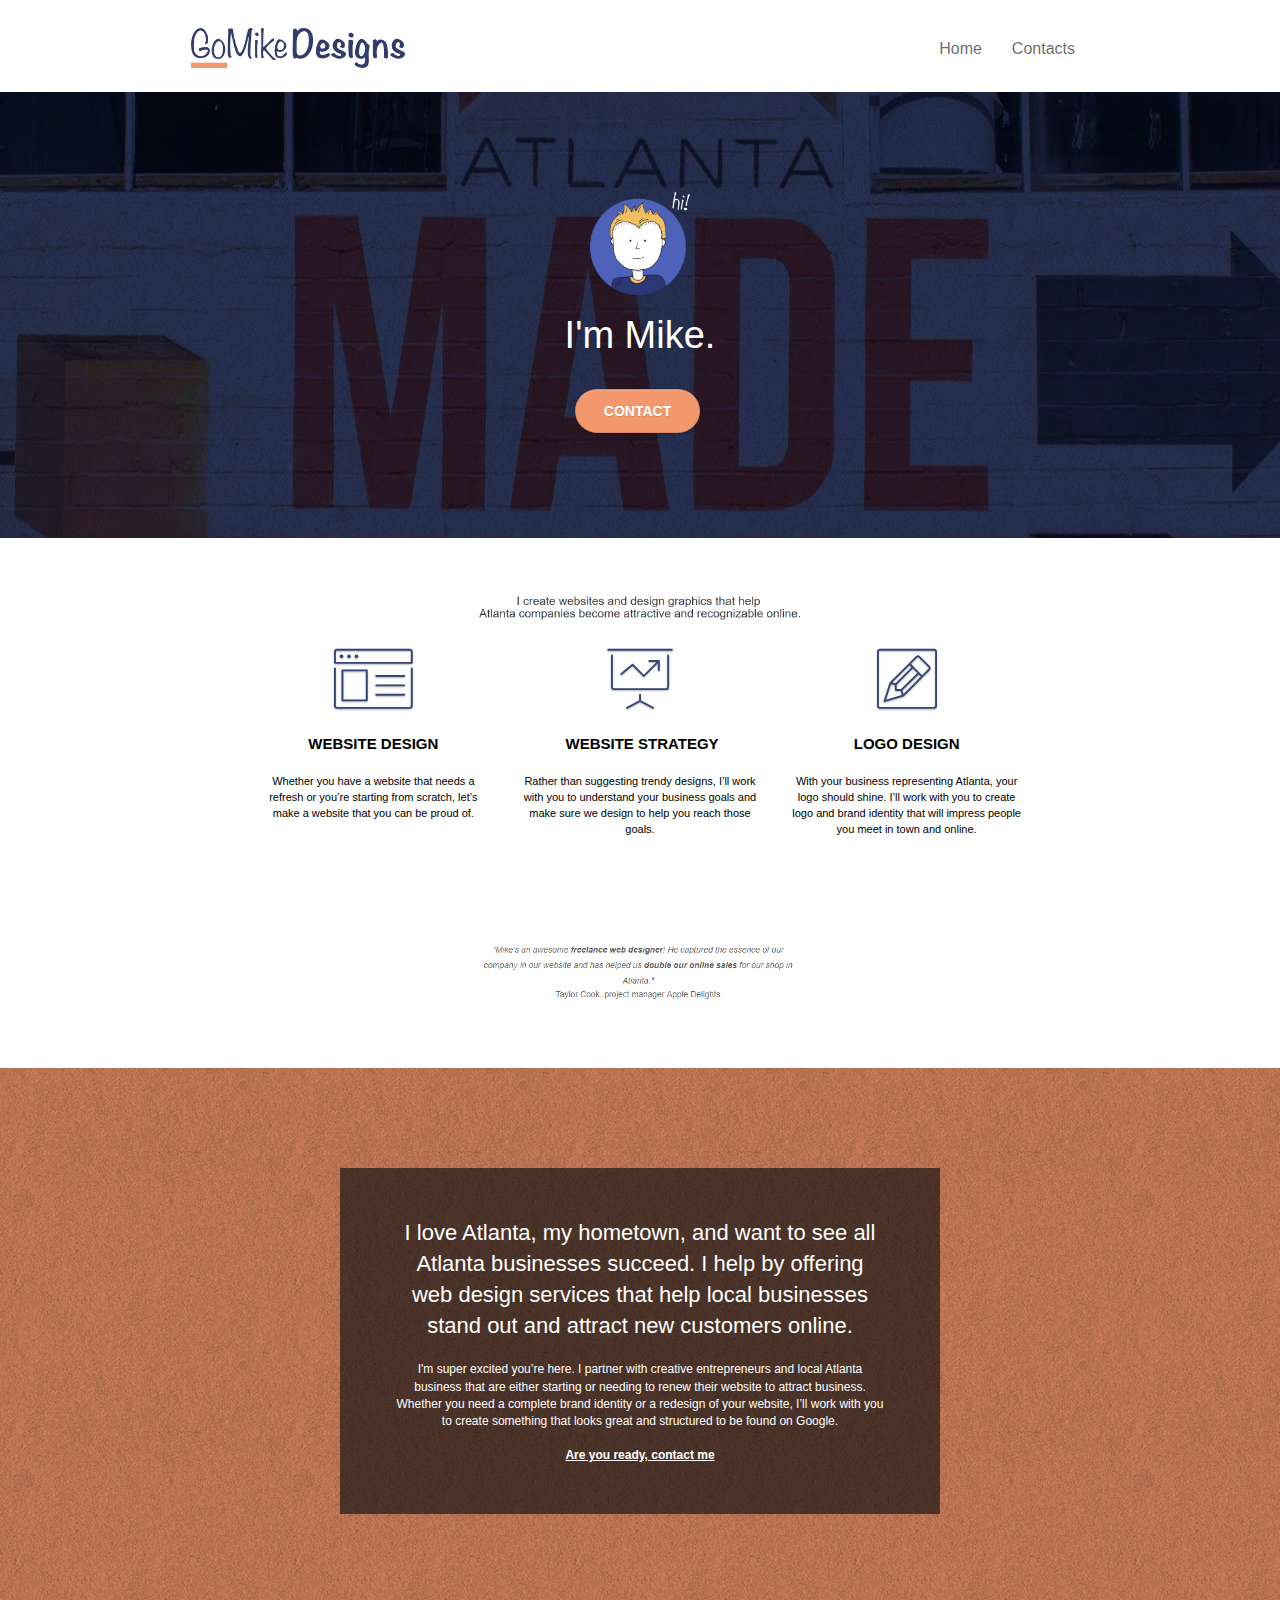
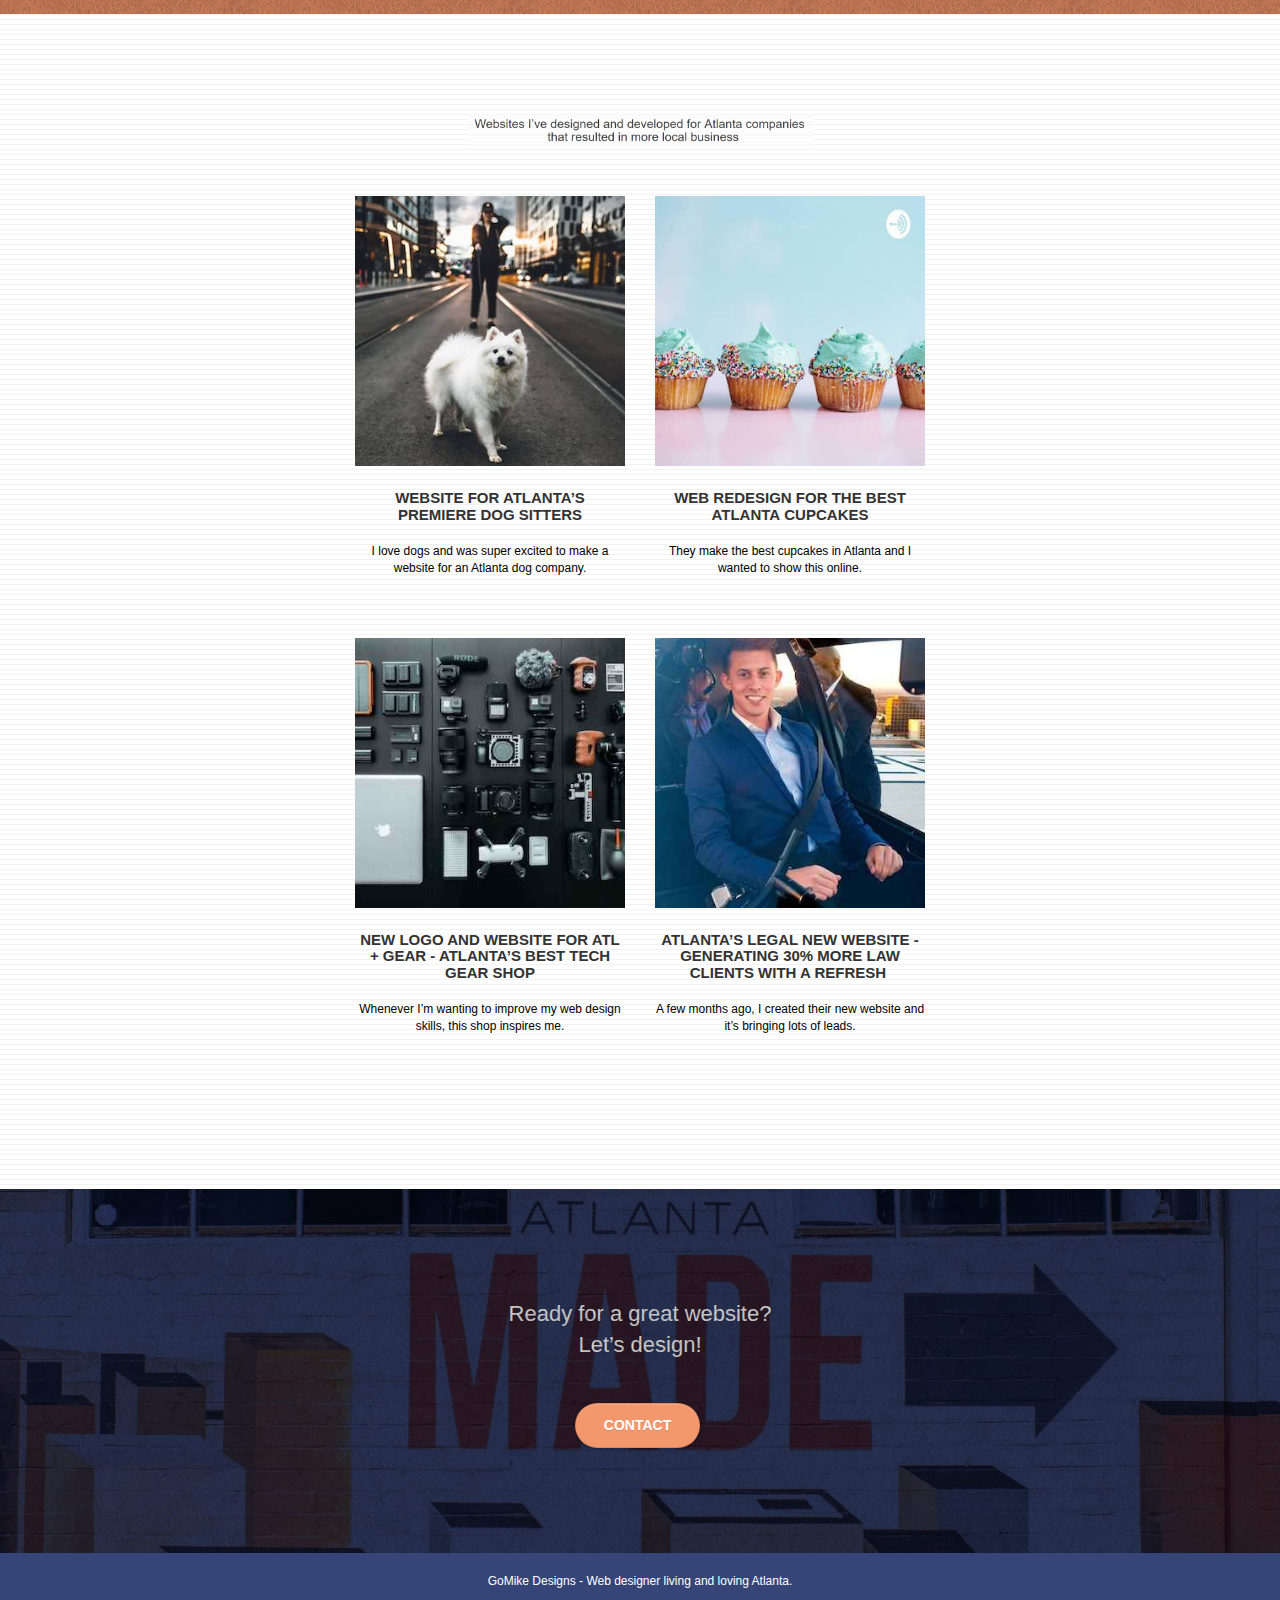
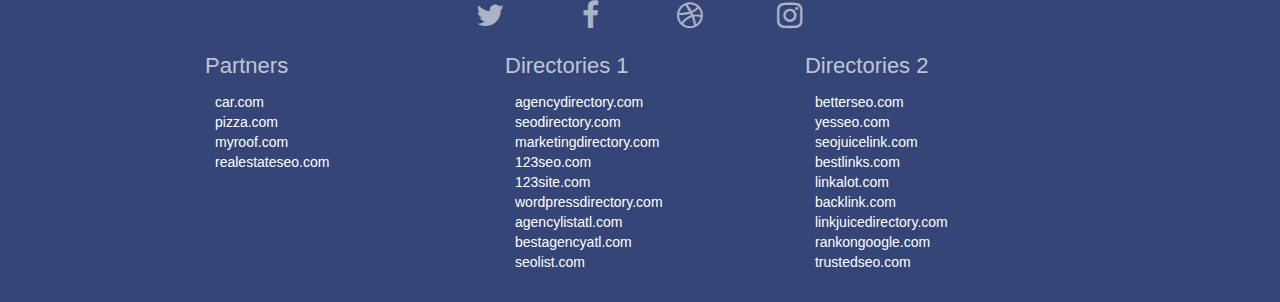
==== commit f1e673c8: "Update index.html" ====
--- a/index.html
+++ b/index.html
@@ -100,6 +100,8 @@
                   alt="drawing of a man with yellow hair"
                   loading="lazy"
                   title="drawing of a man with yellow hair"
+                  width="150"
+                  height="150"
                 />
                 <h1 class="text-center hero-bloc-text tc-white">I'm Mike.</h1>
                 <div class="text-center">
--- a/style.css
+++ b/style.css
@@ -52,10 +52,10 @@
   position: relative;
 }
 
-/* .bloc .container {
-  padding-left: 0;
-  padding-right: 0;
-} */
+.image-resize-mode {
+  width: 100px;
+  height: auto;
+}
 
 .bloc-lg {
   padding: 100px 50px;
@@ -1084,6 +1084,6 @@
   }
 
   .rowItem {
-    margin-bottom: 8px;
-  }
-}
+    padding: 10px;
+  }
+}
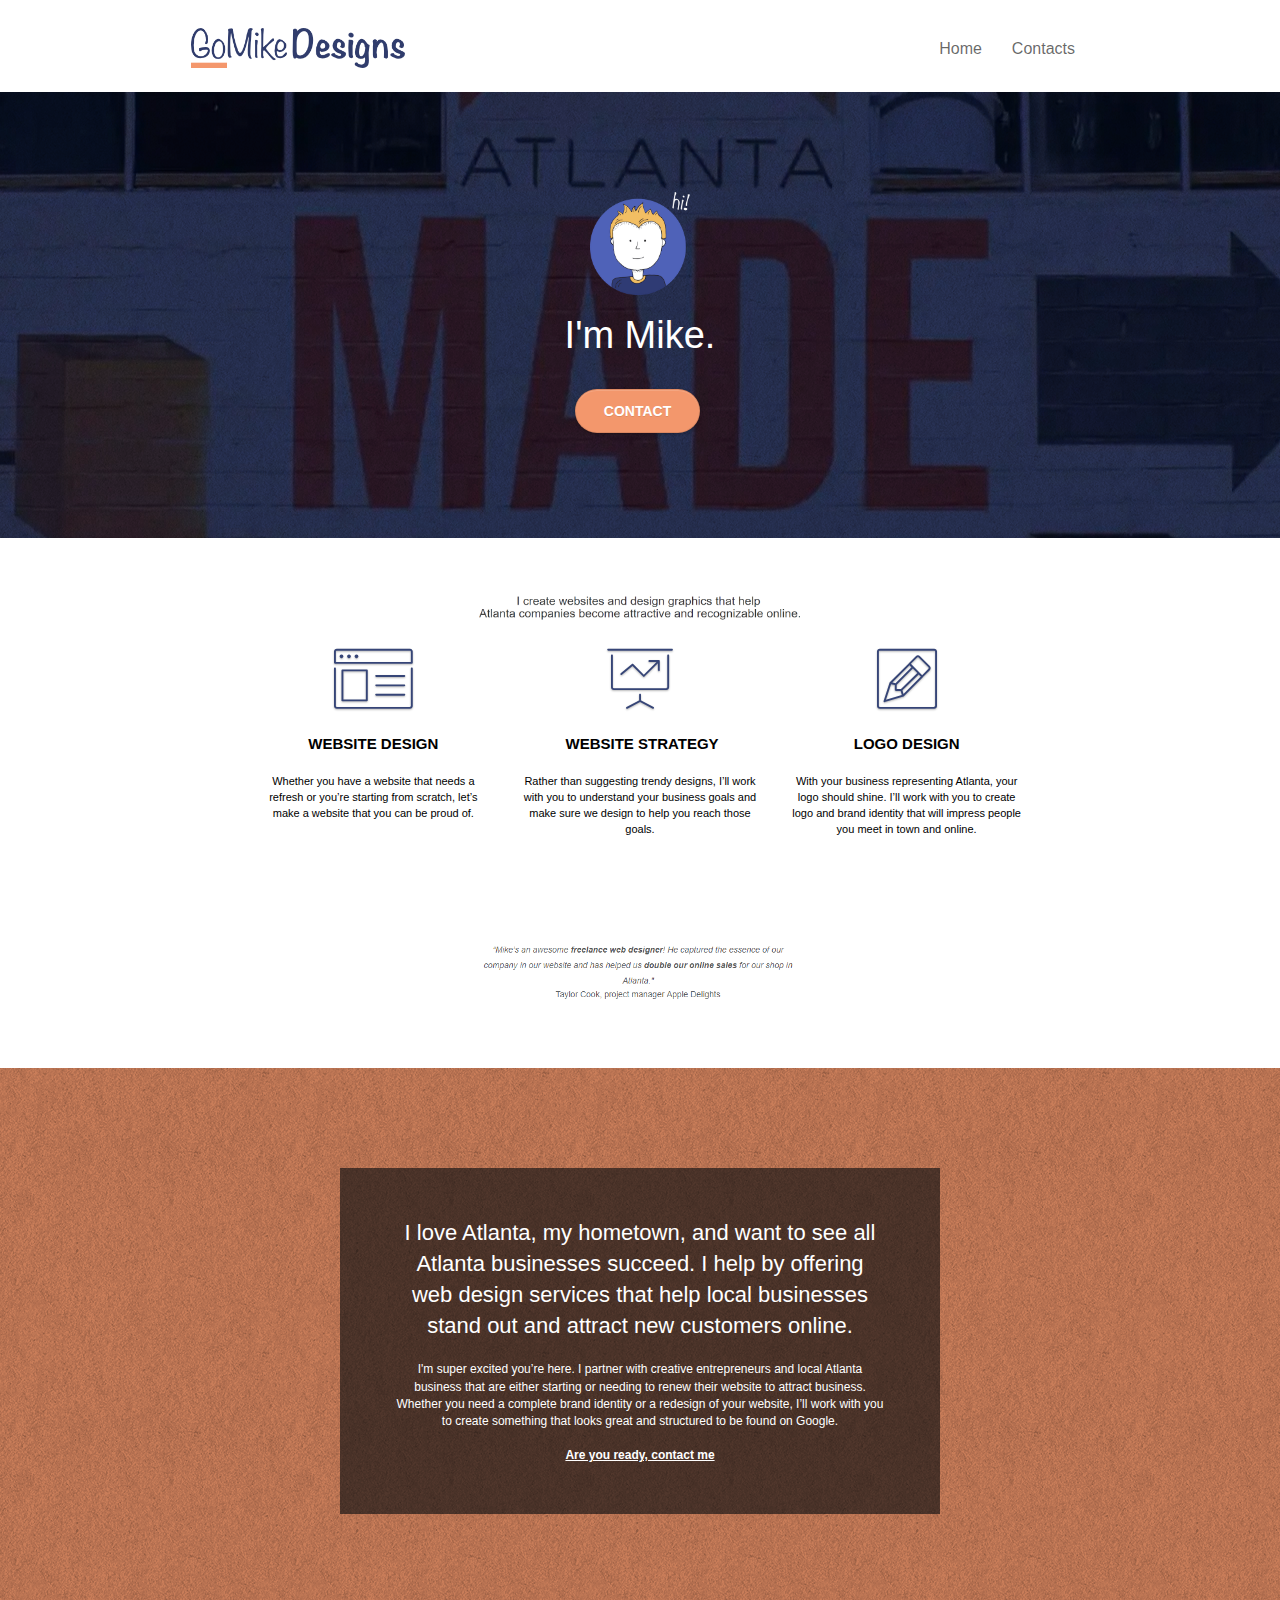
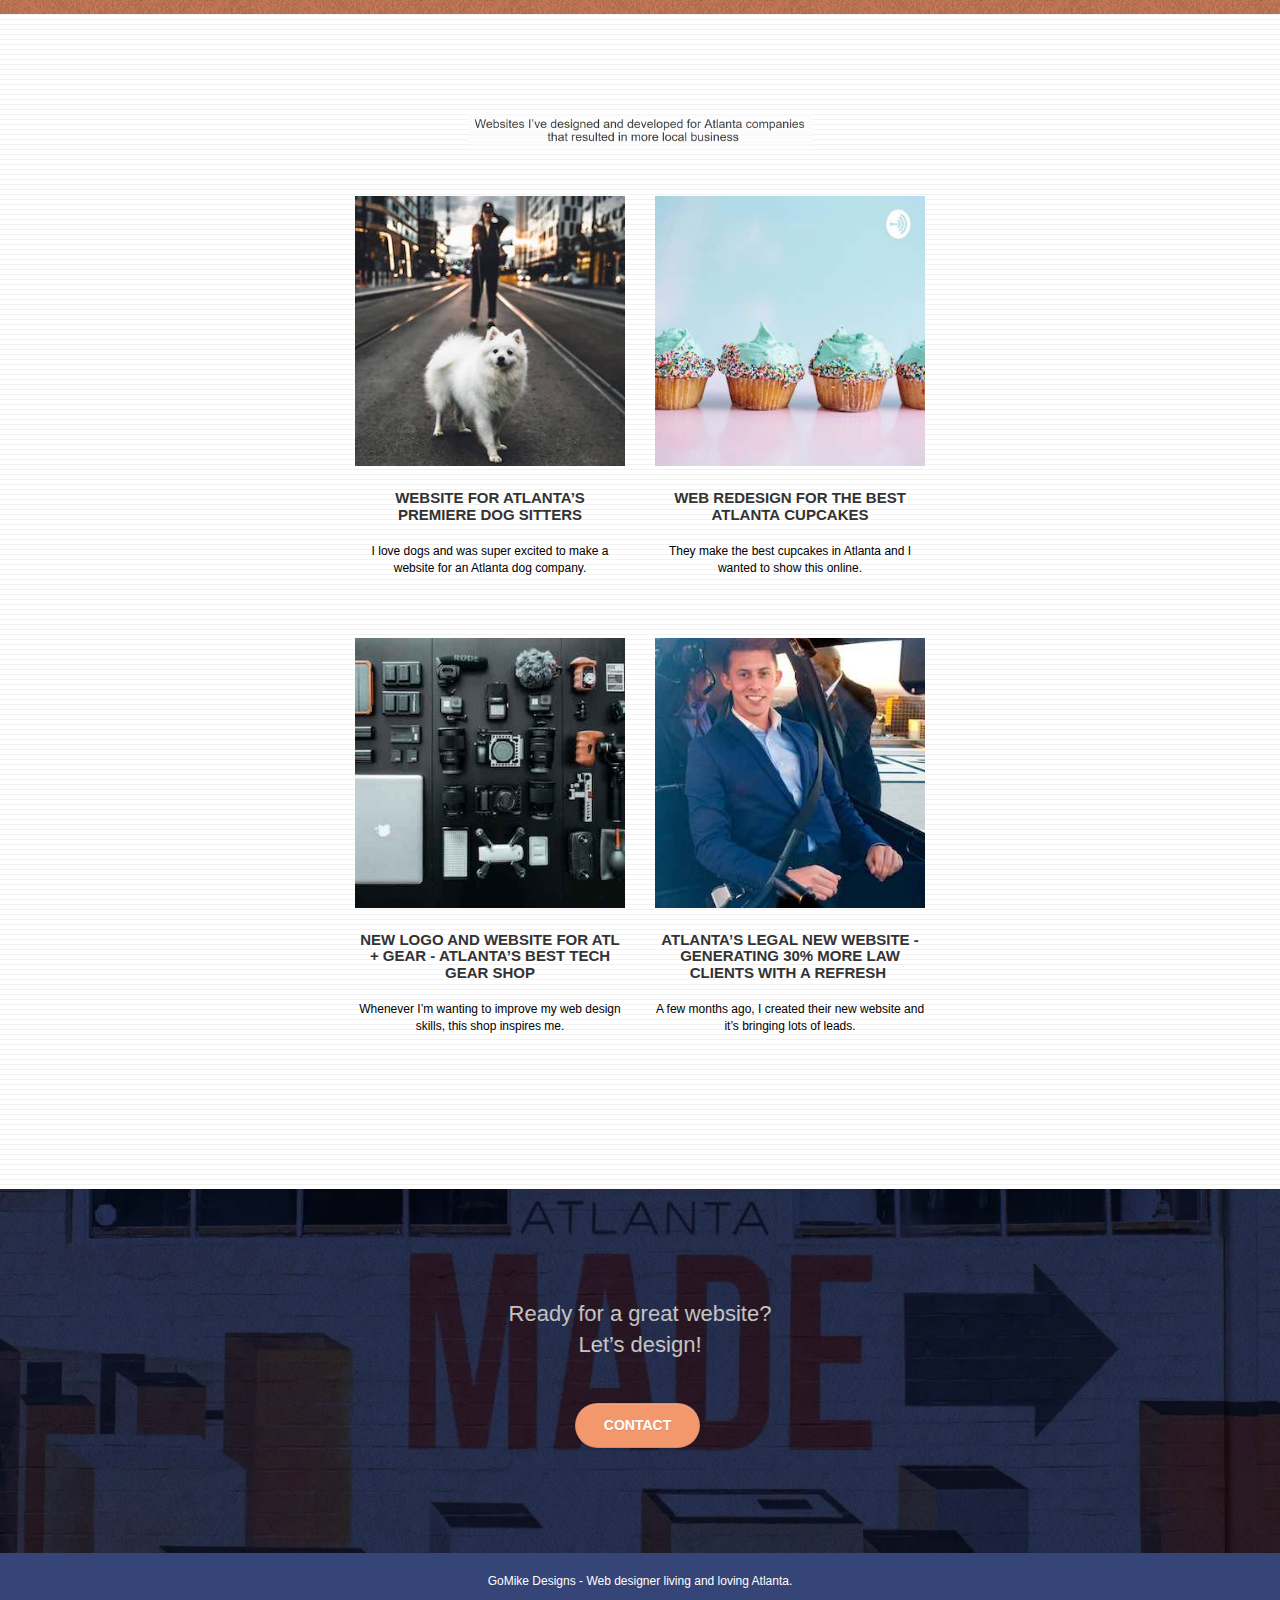
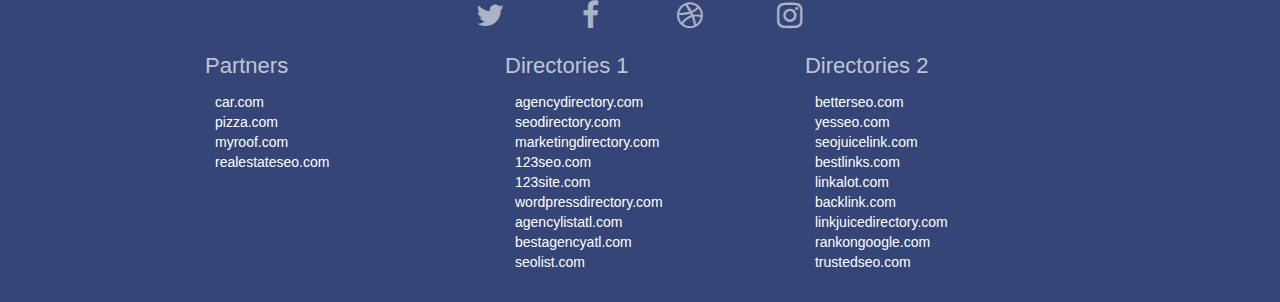
==== commit 695b7aed: "update images" ====
--- a/index.html
+++ b/index.html
@@ -95,7 +95,7 @@
             <div class="row tight-width-whitespace">
               <div class="col-sm-12">
                 <img
-                  src="img/atlanta%20web%20designer%20mike.png"
+                  src="img/atlanta-web-designer-mike_1.webp"
                   class="center-block image-resize-mode"
                   alt="drawing of a man with yellow hair"
                   loading="lazy"
--- a/style.css
+++ b/style.css
@@ -108,7 +108,7 @@
 }
 
 .texture-paper::before {
-  background: url('img/texture-paper.png');
+  background: url('img/texture-paper.webp');
   background-size: 280px 280px;
 }
 
@@ -856,7 +856,7 @@
 }
 
 .bg-atlanta-20made-20sign {
-  background-image: url('img/atlanta%20made%20sign.jpg');
+  background-image: url('img/atlanta-made-sign.webp');
 }
 
 .bg-atlanta-20made-20sign-20orange {
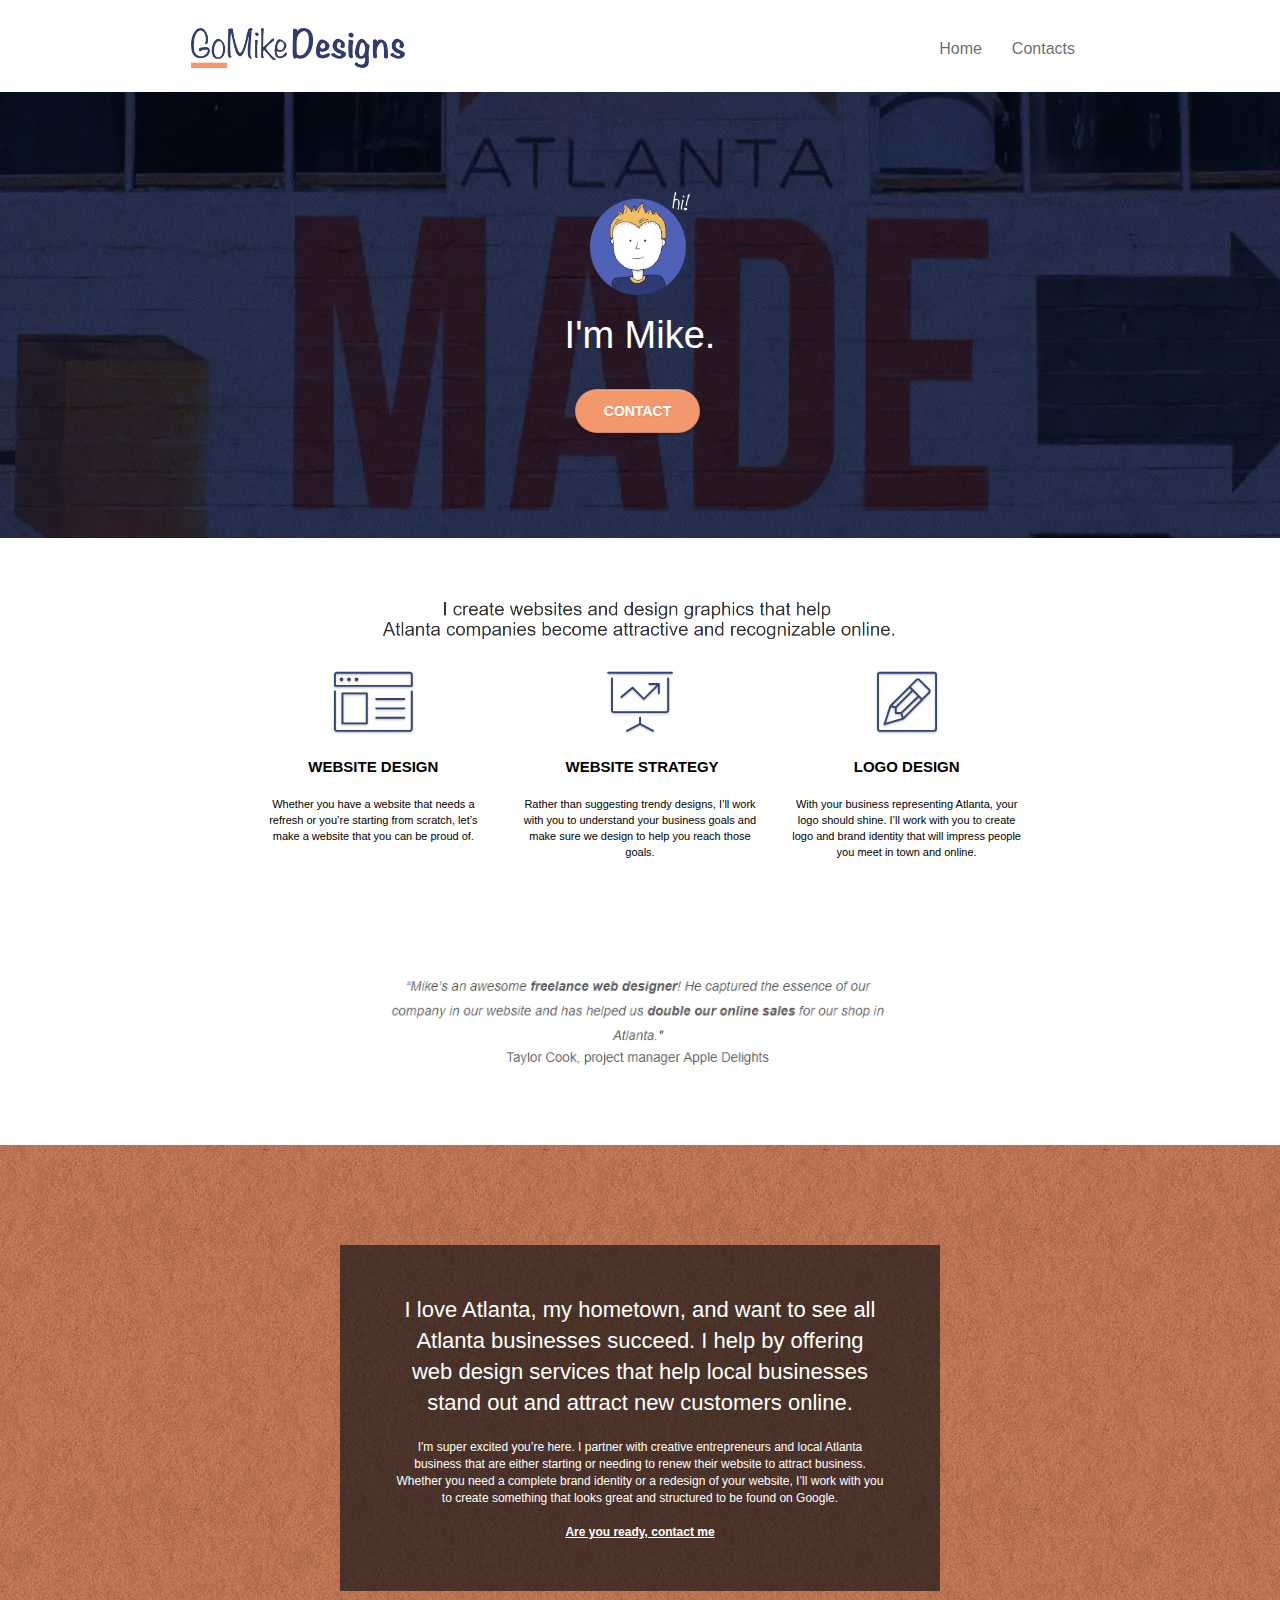
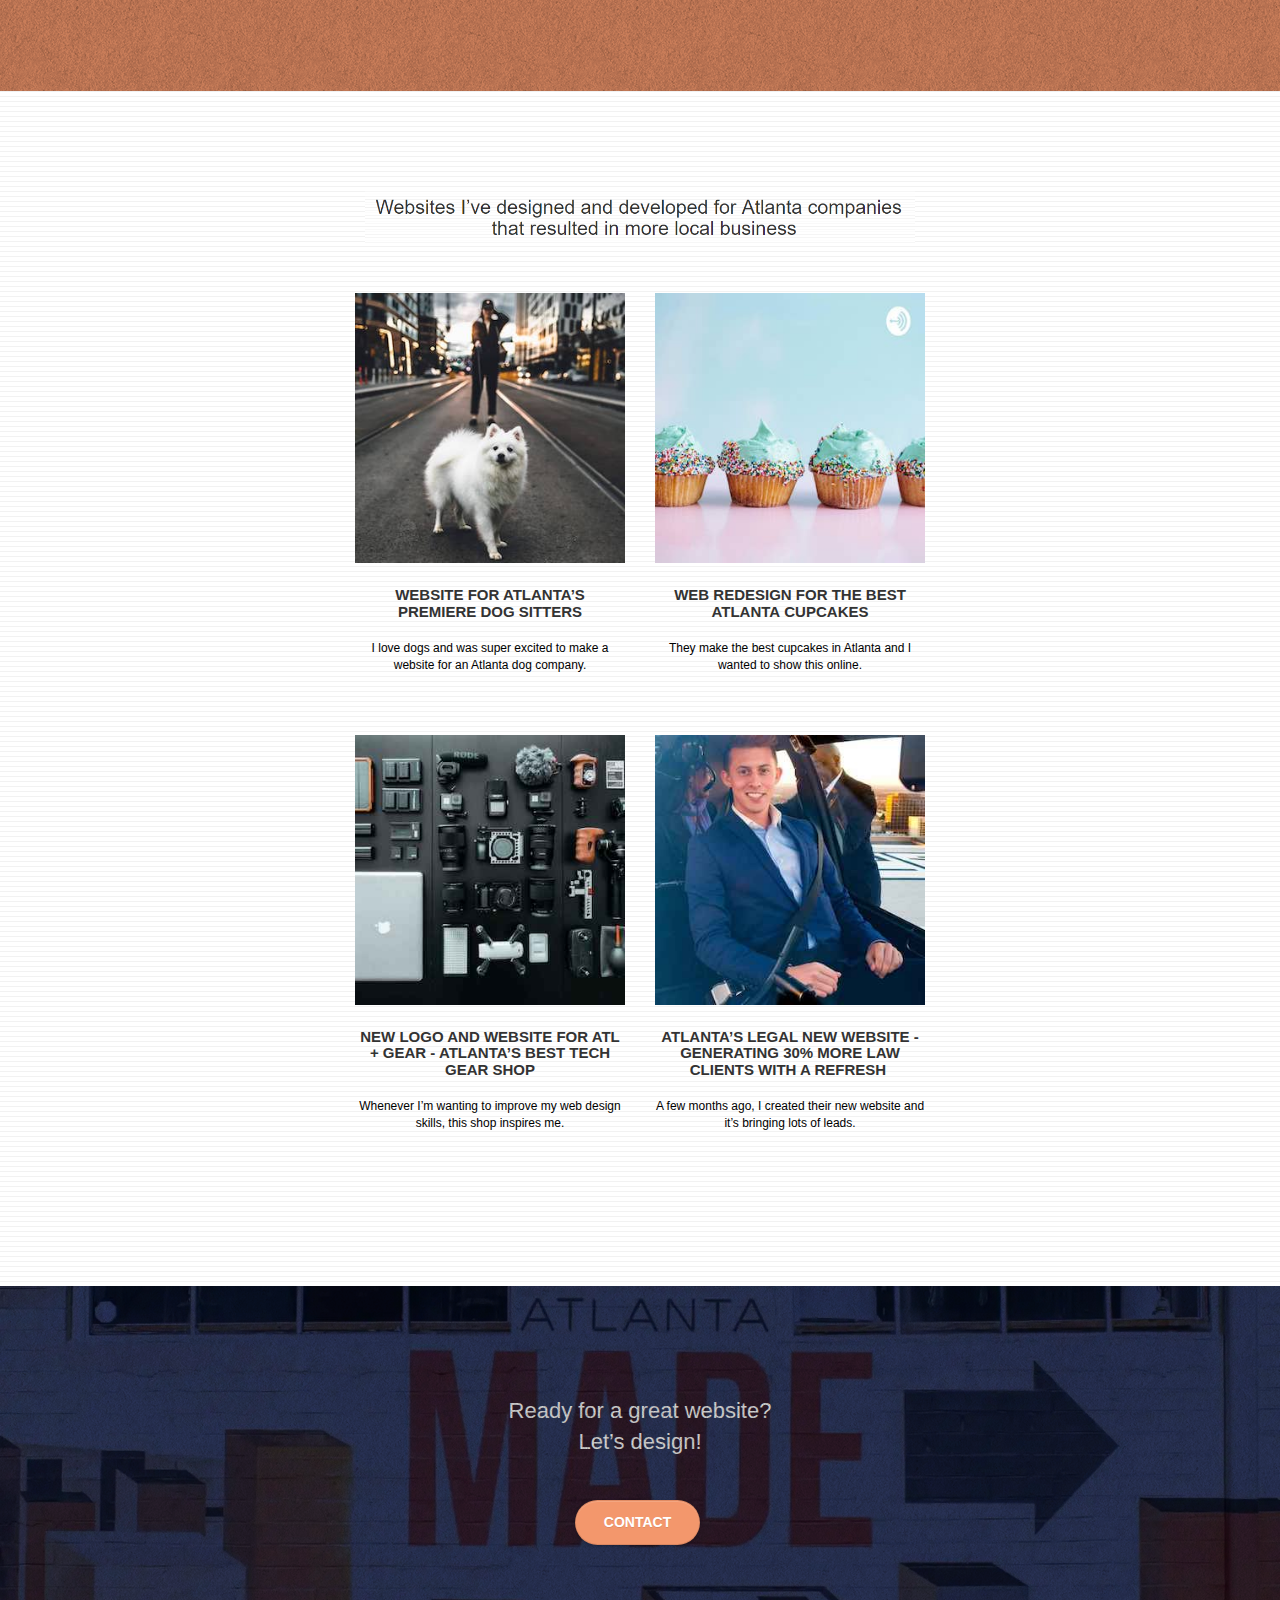
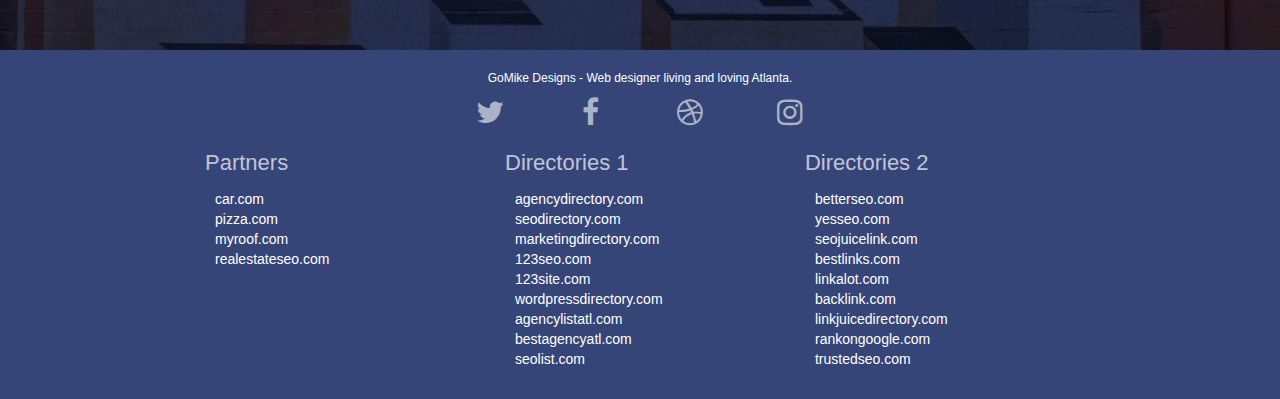
==== commit 1e042cfb: "update sizes of the some images" ====
--- a/index.html
+++ b/index.html
@@ -128,8 +128,8 @@
                     class="titlePng"
                     alt="picture with text I create websites and design graphics that help atlanta companies become attractive and recognizable online"
                     src="img/title.png"
-                    width="345"
-                    height="37"
+                    width="550"
+                    height="65"
                     title="picture with text I create websites and design graphics that help atlanta companies become attractive and recognizable online"
                   />
                 </div>
@@ -183,8 +183,8 @@
                     class="titlePng"
                     alt="a testimonial from taylor cook project manager of the apple delights"
                     src="img/quote.png"
-                    width="345"
-                    height="91"
+                    width="550"
+                    height="150"
                     loading="lazy"
                     title="a testimonial from taylor cook project manager of the apple delights"
                   />
@@ -243,8 +243,8 @@
                     alt="picture with the text websites i've designed and developed for atlanta companies that resulted in more local bussines"
                     src="img/title2.png"
                     loading="lazy"
-                    width="345"
-                    height="32"
+                    width="550"
+                    height="64"
                     title="picture with the text websites i've designed and developed for atlanta companies that resulted in more local bussines"
                   />
                 </div>
@@ -393,28 +393,28 @@
                 <div class="rowLinks row-no-gutters social">
                   <div class="col-sm-3">
                     <div class="text-center">
-                      <a class="social" href="index.html"
+                      <a class="social" href="index.html" title="twitter"
                         ><span class="fa fa-twitter icon-md"></span
                       ></a>
                     </div>
                   </div>
                   <div class="col-sm-3">
                     <div class="text-center">
-                      <a class="social" href="index.html"
+                      <a class="social" href="index.html" title="facebook"
                         ><span class="fa fa-facebook icon-md"></span
                       ></a>
                     </div>
                   </div>
                   <div class="col-sm-3">
                     <div class="text-center">
-                      <a class="social" href="index.html"
+                      <a class="social" href="index.html" title="dribbble"
                         ><span class="fa fa-dribbble icon-md"></span
                       ></a>
                     </div>
                   </div>
                   <div class="col-sm-3">
                     <div class="text-center">
-                      <a class="social" href="index.html"
+                      <a class="social" href="index.html" title="instagram"
                         ><span class="fa fa-instagram icon-md"></span
                       ></a>
                     </div>
--- a/style.css
+++ b/style.css
@@ -57,6 +57,14 @@
   height: auto;
 }
 
+.form-group {
+  color: #000;
+}
+
+.formText {
+  color: #000;
+}
+
 .bloc-lg {
   padding: 100px 50px;
 }
@@ -71,6 +79,7 @@
 
 .titlePng {
   max-width: 100%;
+  height: 100%;
 }
 
 .bg-center,
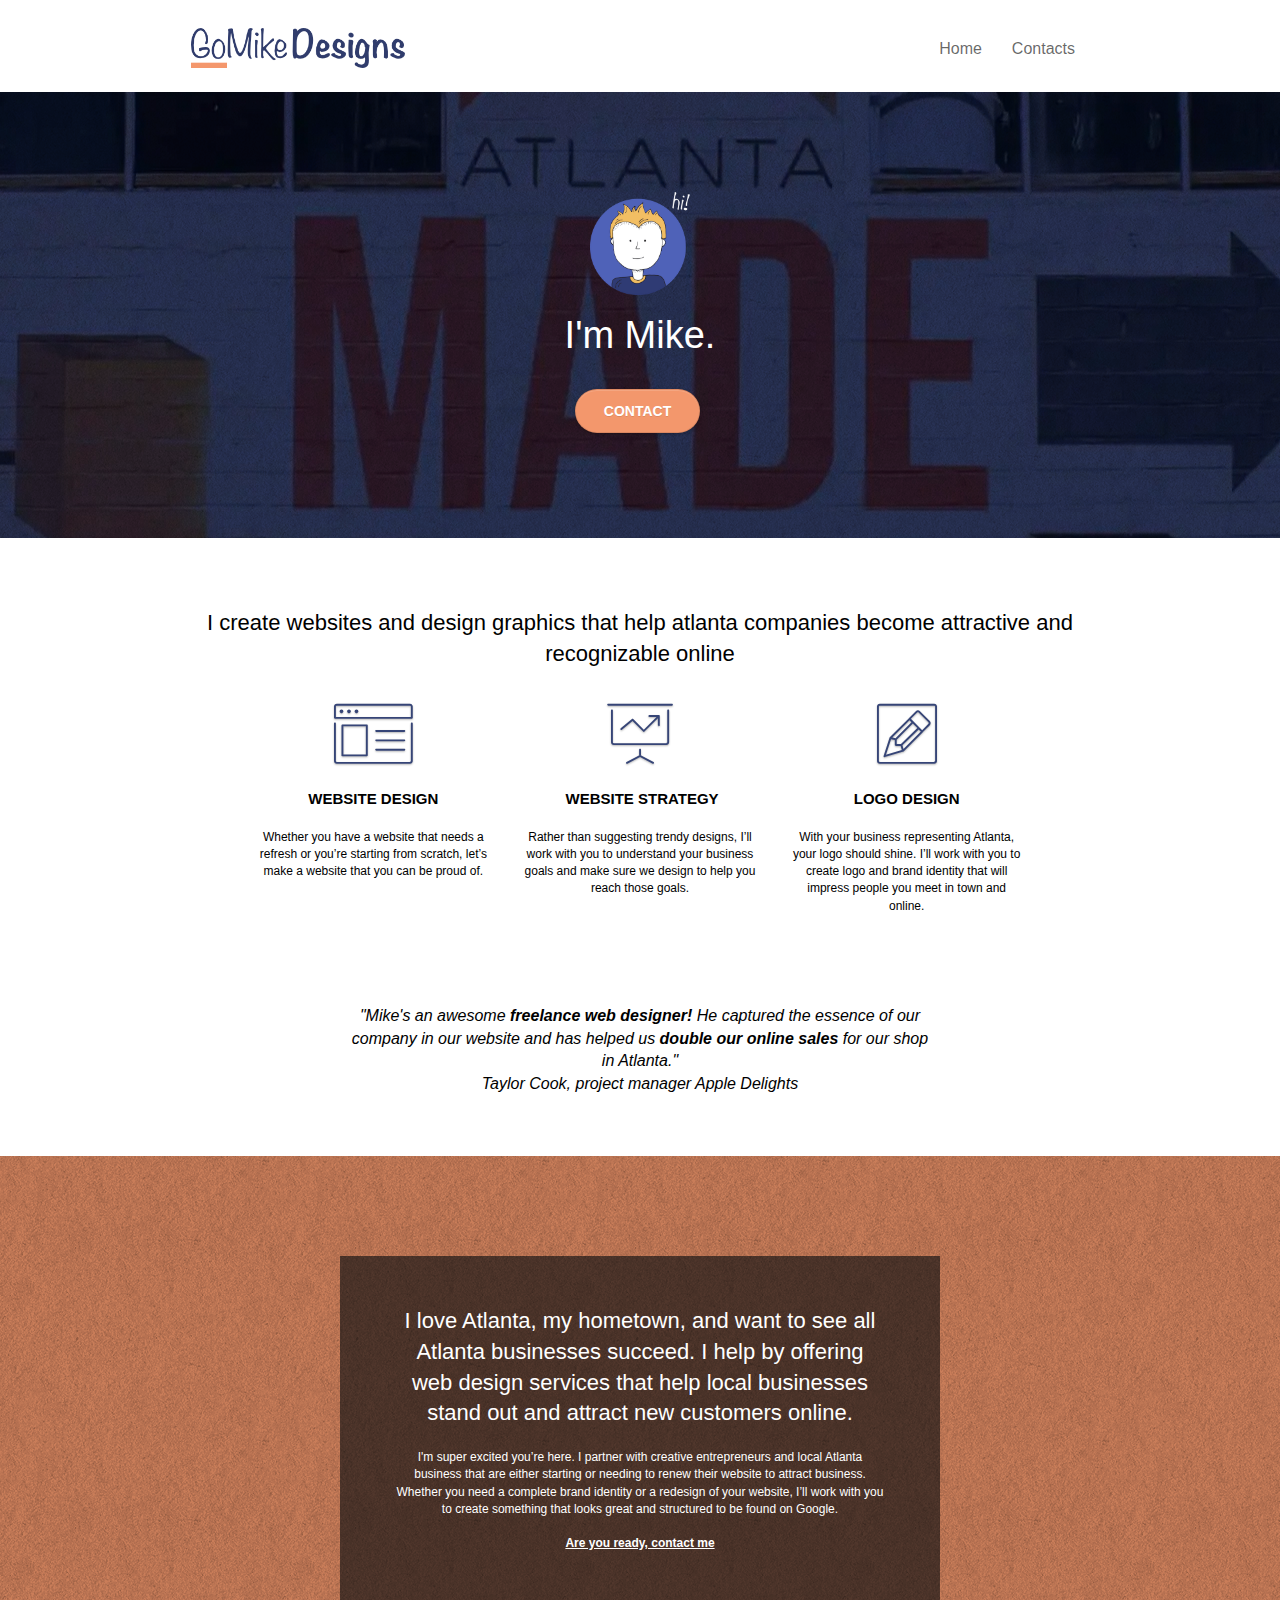
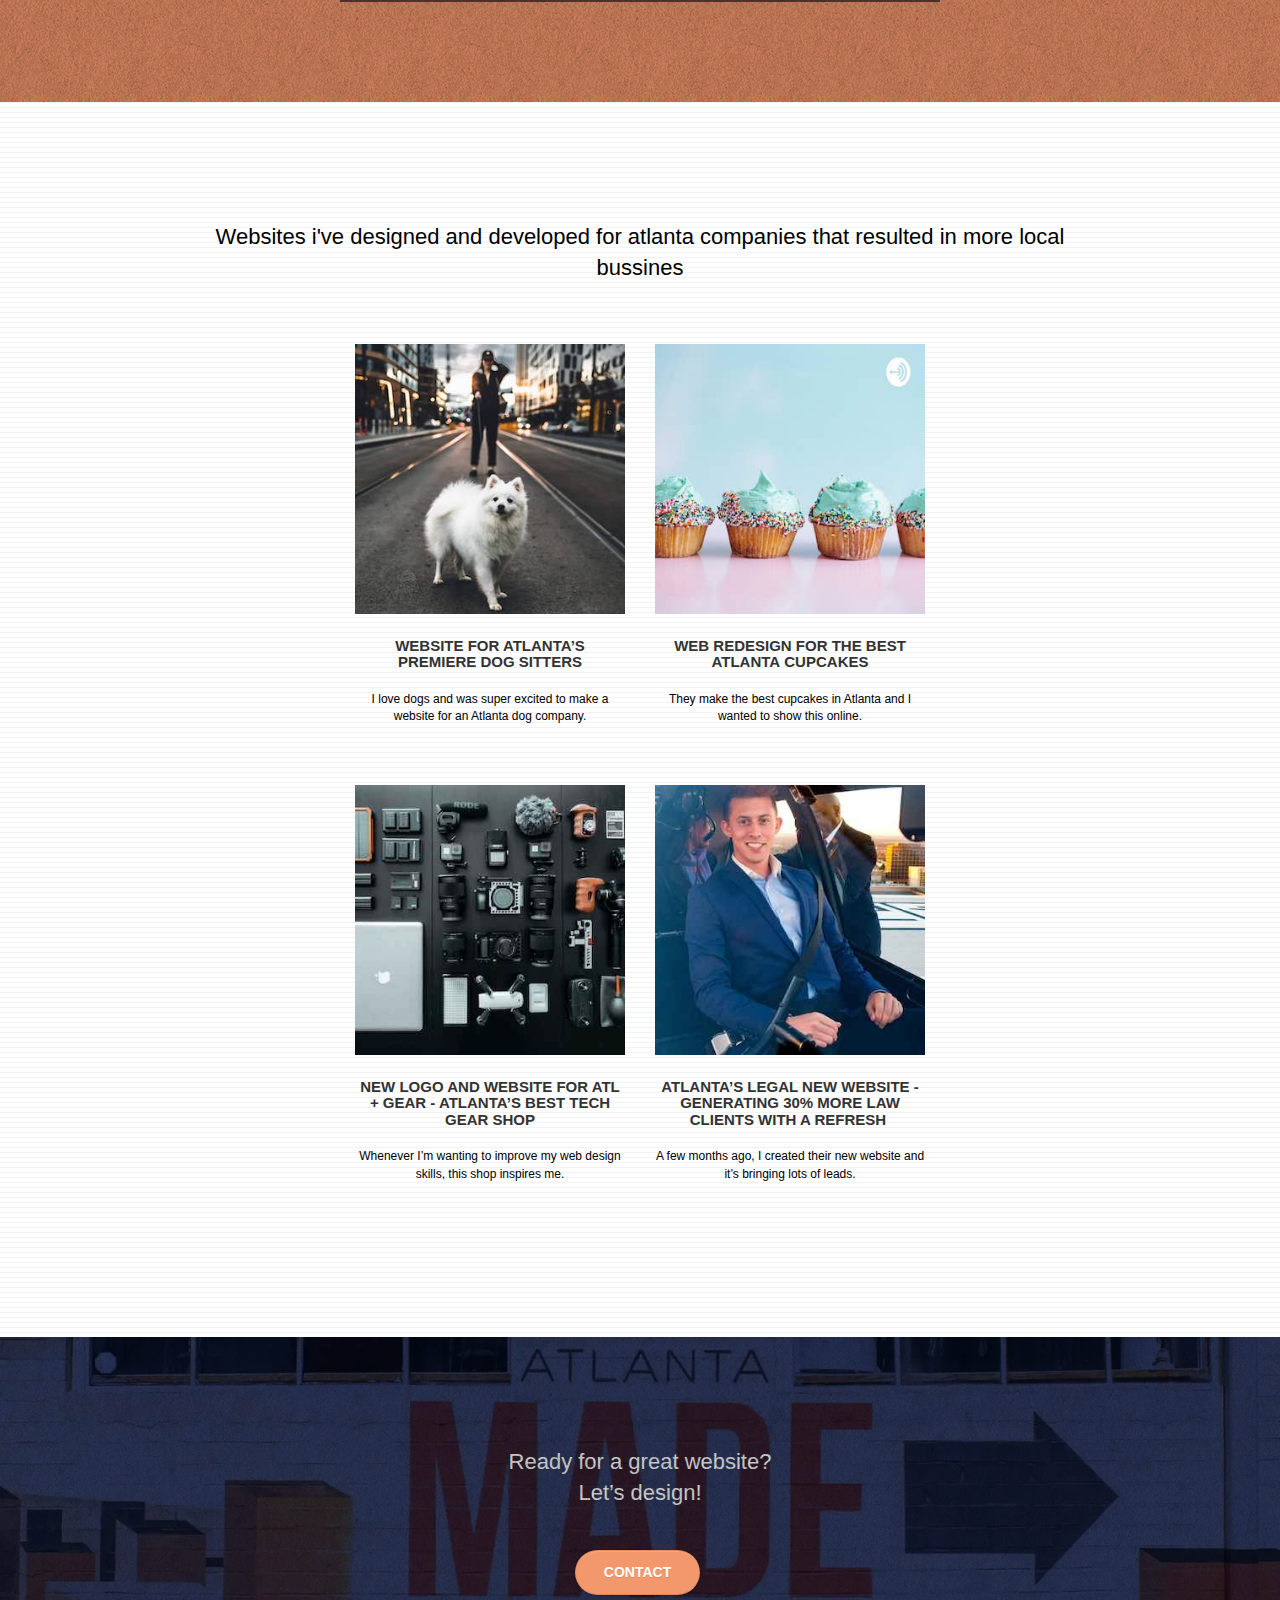
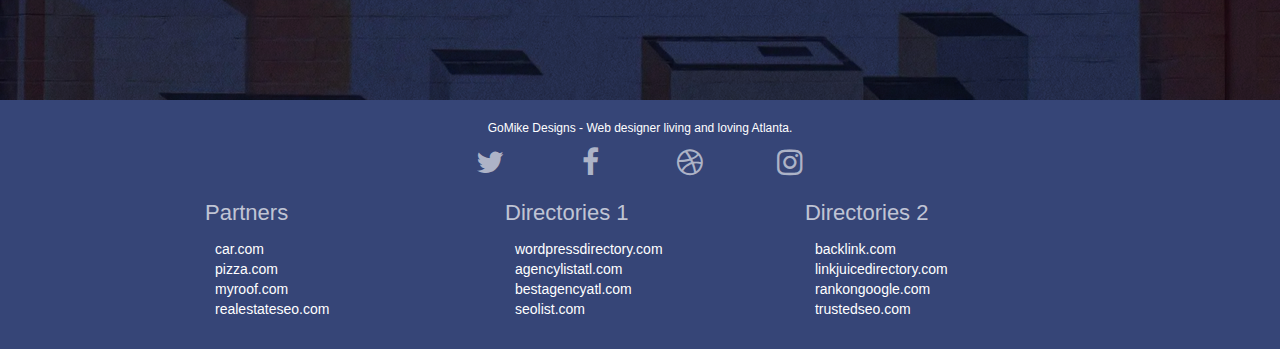
==== commit cd7b4c6f: "update index.html and style.css" ====
--- a/index.html
+++ b/index.html
@@ -120,18 +120,11 @@
   
         <!-- bloc-2-services -->
         <section>
-          <div class="bloc bgc-white l-bloc" id="bloc-2-services">
+          <div class="bloc bgc-white l-bloc">
             <div class="container bloc-md">
               <div class="row">
                 <div class="col-sm-12 text-center">
-                  <img
-                    class="titlePng"
-                    alt="picture with text I create websites and design graphics that help atlanta companies become attractive and recognizable online"
-                    src="img/title.png"
-                    width="550"
-                    height="65"
-                    title="picture with text I create websites and design graphics that help atlanta companies become attractive and recognizable online"
-                  />
+                  <h2>I create websites and design graphics that help atlanta companies become attractive and recognizable online</h2>
                 </div>
               </div>
               <div class="row voffset-lg med-width-whitespace">
@@ -178,16 +171,8 @@
                 </div>
               </div>
               <div class="row voffset-lg voffset">
-                <div class="col-xs-12 col-md-8 col-md-offset-2 text-center">
-                  <img
-                    class="titlePng"
-                    alt="a testimonial from taylor cook project manager of the apple delights"
-                    src="img/quote.png"
-                    width="550"
-                    height="150"
-                    loading="lazy"
-                    title="a testimonial from taylor cook project manager of the apple delights"
-                  />
+                <div class="col-xs-12  col-md-8 col-md-offset-2 text-center">
+                  <p class="col-xs-12-text">"Mike's an awesome <strong>freelance web designer!</strong> He captured the essence of our company in our website and has helped us <strong>double our online sales</strong> for our shop in Atlanta."<br>Taylor Cook, project manager Apple Delights</p>
                 </div>
               </div>
             </div>
@@ -238,15 +223,7 @@
             <div class="container bloc-lg">
               <div class="row">
                 <div class="col-sm-12 text-center">
-                  <img
-                    class="titlePng"
-                    alt="picture with the text websites i've designed and developed for atlanta companies that resulted in more local bussines"
-                    src="img/title2.png"
-                    loading="lazy"
-                    width="550"
-                    height="64"
-                    title="picture with the text websites i've designed and developed for atlanta companies that resulted in more local bussines"
-                  />
+                  <h2>Websites i've designed and developed for atlanta companies that resulted in more local bussines</h2>
                 </div>
               </div>
               <div class="row tight-width-whitespace portfolio-row">
@@ -455,43 +432,6 @@
                       <li class="rowItem">
                         <a
                           class="hyperLink"
-                          title="agencydirectory.com"
-                          href="agencydirectory.com"
-                          >agencydirectory.com</a
-                        >
-                      </li>
-                      <li class="rowItem">
-                        <a
-                          class="hyperLink"
-                          title="seodirectory.com"
-                          href="seodirectory.com"
-                          >seodirectory.com</a
-                        >
-                      </li>
-                      <li class="rowItem">
-                        <a
-                          class="hyperLink"
-                          title="marketingdirectory.com"
-                          href="marketingdirectory.com"
-                          >marketingdirectory.com</a
-                        >
-                      </li>
-                      <li class="rowItem">
-                        <a class="hyperLink" title="123seo.com" href="123seo.com"
-                          >123seo.com</a
-                        >
-                      </li>
-                      <li class="rowItem">
-                        <a
-                          class="hyperLink"
-                          title="123site.com"
-                          href="123site.com"
-                          >123site.com</a
-                        >
-                      </li>
-                      <li class="rowItem">
-                        <a
-                          class="hyperLink"
                           title="wordpressdirectory.com"
                           href="wordpressdirectory.com"
                           >wordpressdirectory.com</a
@@ -526,43 +466,6 @@
                   <div class="col-sm-4">
                     <h2>Directories 2</h2>
                     <ul>
-                      <li class="rowItem">
-                        <a
-                          class="hyperLink"
-                          title="betterseo.com"
-                          href="betterseo.com"
-                          >betterseo.com</a
-                        >
-                      </li>
-                      <li class="rowItem">
-                        <a class="hyperLink" title="yesseo.com" href="yesseo.com"
-                          >yesseo.com</a
-                        >
-                      </li>
-                      <li class="rowItem">
-                        <a
-                          class="hyperLink"
-                          title="seojuicelink.com"
-                          href="seojuicelink.com"
-                          >seojuicelink.com</a
-                        >
-                      </li>
-                      <li class="rowItem">
-                        <a
-                          class="hyperLink"
-                          title="bestlinks.com"
-                          href="bestlinks.com"
-                          >bestlinks.com</a
-                        >
-                      </li>
-                      <li class="rowItem">
-                        <a
-                          class="hyperLink"
-                          title="linkalot.com"
-                          href="linkalot.com"
-                          >linkalot.com</a
-                        >
-                      </li>
                       <li class="rowItem">
                         <a
                           class="hyperLink"
--- a/style.css
+++ b/style.css
@@ -38,6 +38,11 @@
   width: 100%;
   z-index: 100000;
   background: #ffffff url('img/pageload-spinner.gif') no-repeat center center;
+}
+
+.col-xs-12-text {
+  font-size: medium;
+  font-style: italic;
 }
 
 .bloc {
